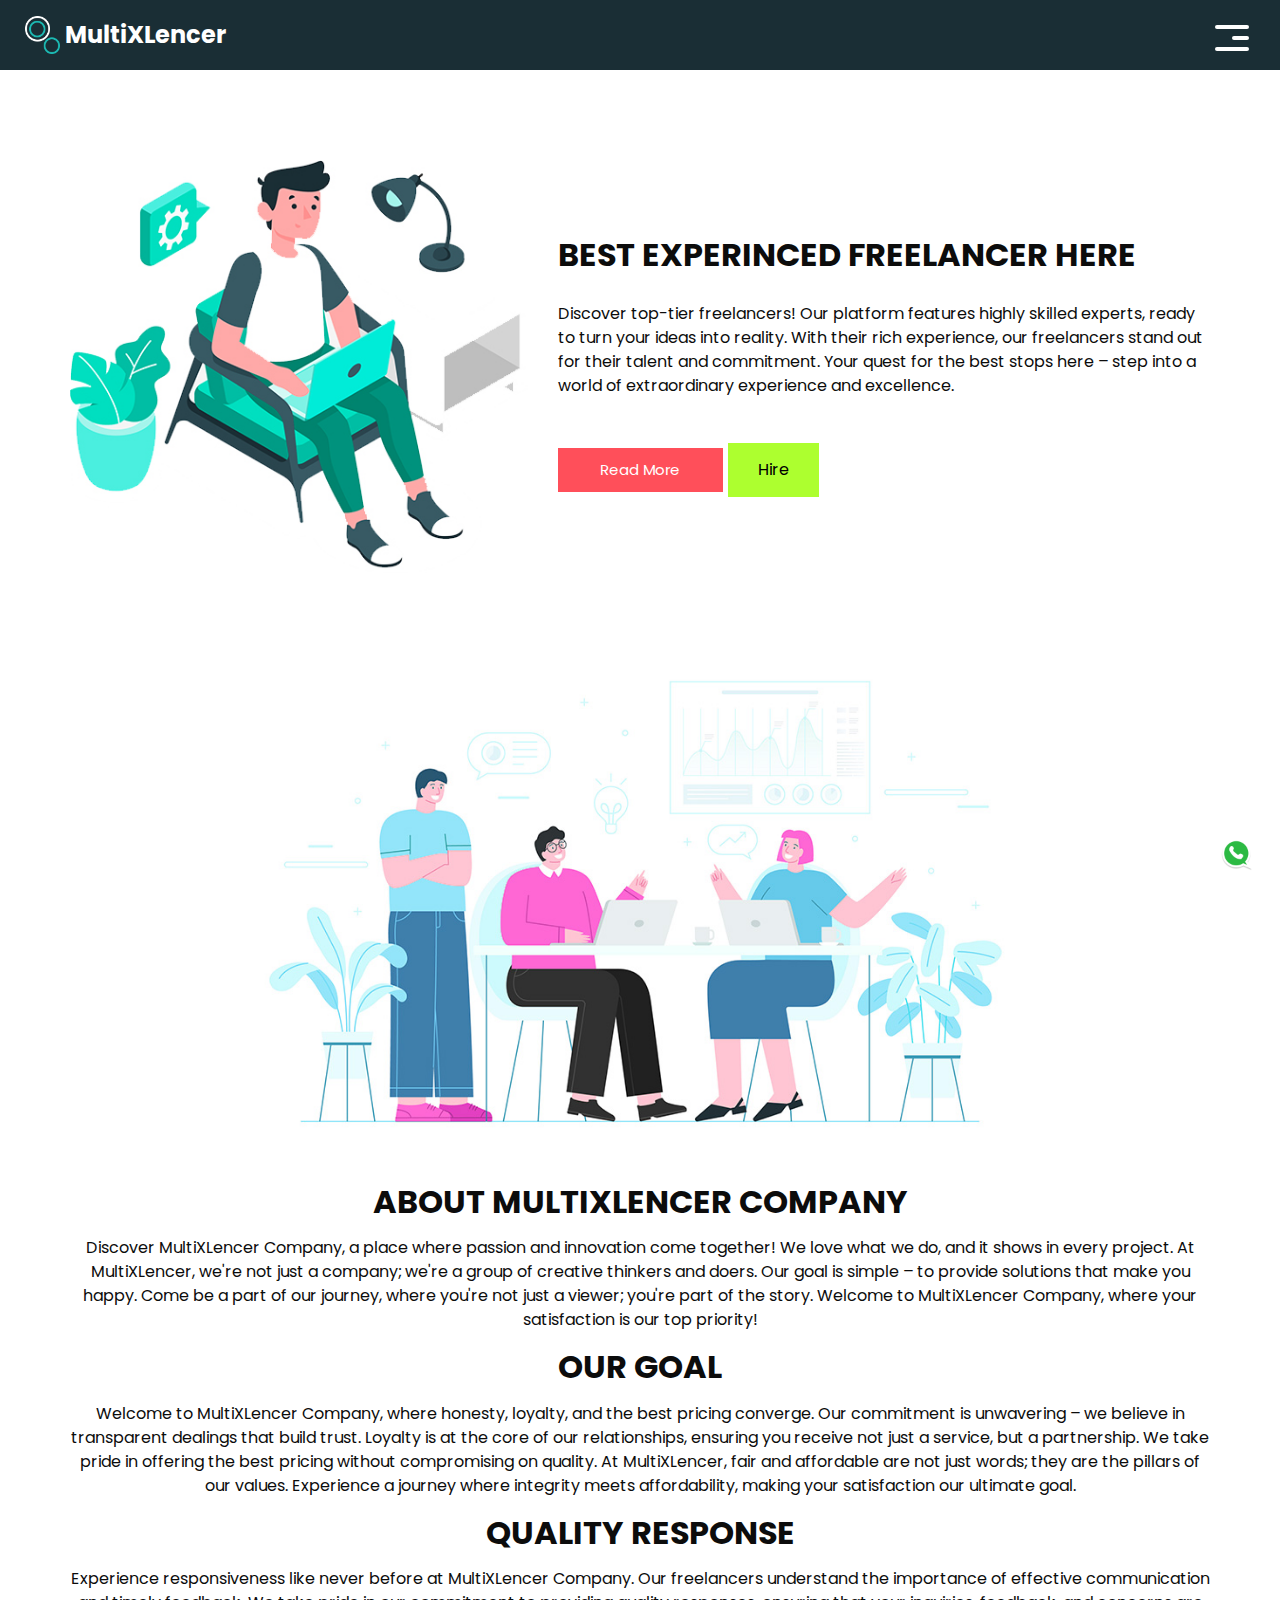
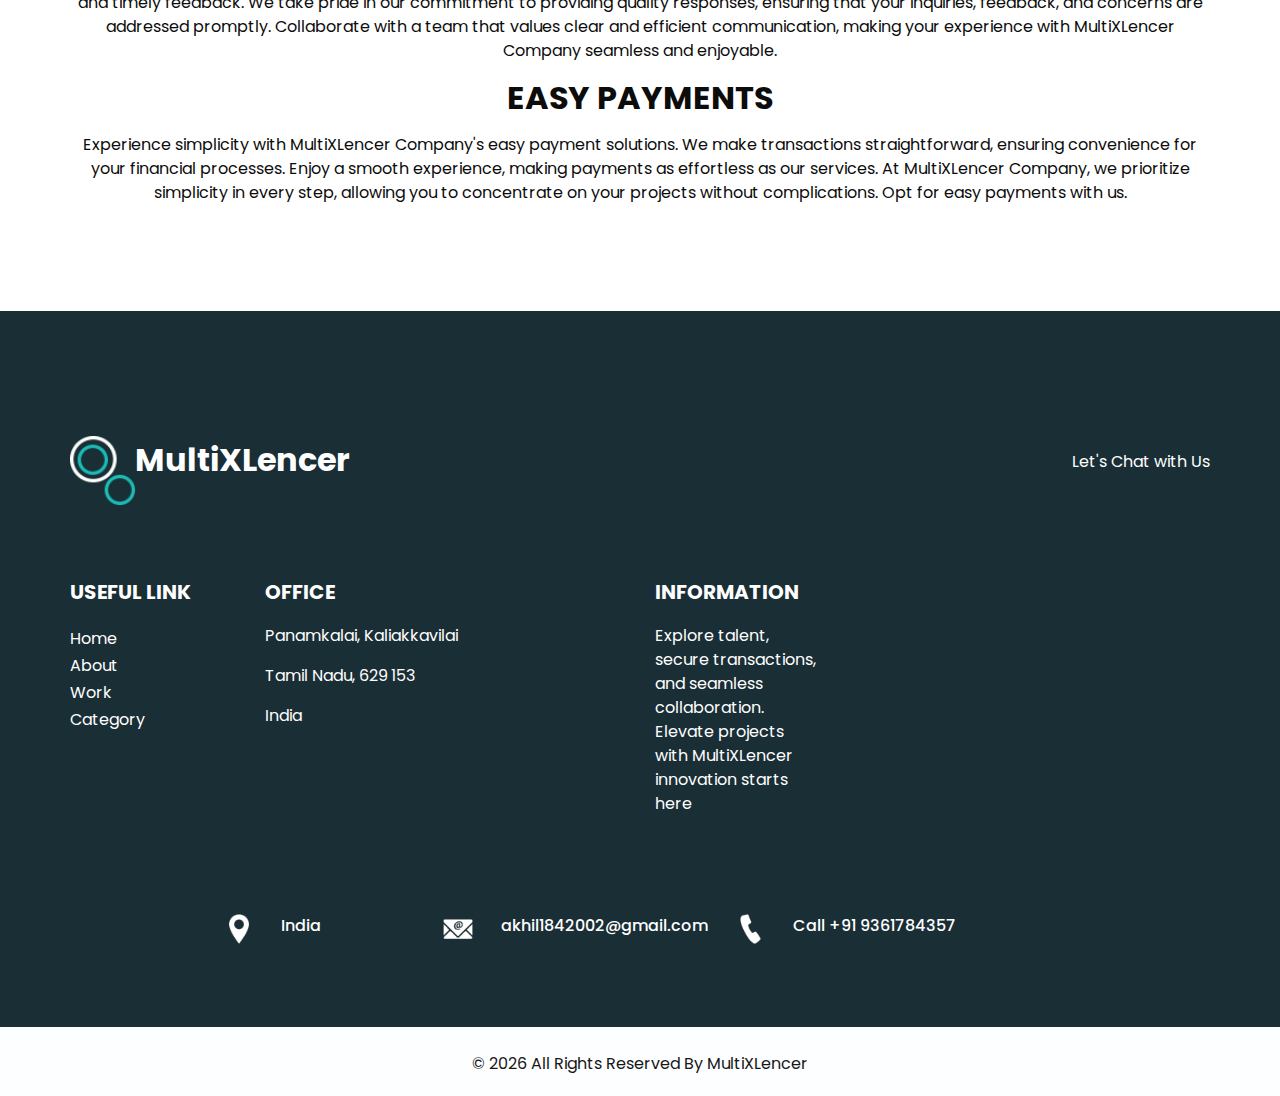
==== about.html @ 4783db04 "second commit" ====
<!DOCTYPE html>
<html>

<head>
  <!-- Basic -->
  <meta charset="utf-8" />
  <meta http-equiv="X-UA-Compatible" content="IE=edge" />
  <!-- Mobile Metas -->
  <meta name="viewport" content="width=device-width, initial-scale=1, shrink-to-fit=no" />
  <!-- Site Metas -->
  <meta name="keywords" content="" />
  <meta name="description" content="" />
  <meta name="author" content="" />

  <title>MultiXLencer</title>
  <link rel="icon" href="/images/logo.png" type="image/x-icon">
  <!-- bootstrap core css -->
  <link rel="stylesheet" type="text/css" href="css/bootstrap.css" />

  <link href="https://fonts.googleapis.com/css?family=Poppins:400,700&display=swap" rel="stylesheet">
  <!-- Custom styles for this template -->
  <link href="css/style.css" rel="stylesheet" />
  <!-- responsive style -->
  <link href="css/responsive.css" rel="stylesheet" />
</head>

<body class="sub_page">

  <div class="whatsapp-button">
    <a href="https://wa.me/9361784357" target="_blank">
      <img src="/images/—Pngtree—whatsapp icon whatsapp logo free_5990837.png" alt="WhatsApp">
    </a>
  </div>

  <div class="hero_area">

    <div class="popup" id="popupContainer">
      <h5 class="mt-3">Email: akhil1842002@gmail.com</h5>
      <h5>Phone: +91 9361784357</h5>
      <span id="closePopup">&times;</span>
    </div>

    <!-- header section strats -->
    <header class="header_section">
      <div class="container-fluid">
        <nav class="navbar navbar-expand-lg custom_nav-container">
          <a class="navbar-brand" href="index.html">
            <img src="images/logo.png" alt="" />
            <span>
              MultiXLencer
            </span>
          </a>
          <button class="navbar-toggler" type="button" data-toggle="collapse" data-target="#navbarSupportedContent"
            aria-controls="navbarSupportedContent" aria-expanded="false" aria-label="Toggle navigation">
            <span class="navbar-toggler-icon"></span>
          </button>

          <div class="collapse navbar-collapse" id="navbarSupportedContent">
            <ul class="navbar-nav  ">
              <li class="nav-item">
                <a class="nav-link" href="index.html">Home <span class="sr-only">(current)</span></a>
              </li>
              <li class="nav-item active">
                <a class="nav-link" href="about.html"> About</a>
              </li>
              <li class="nav-item">
                <a class="nav-link" href="work.html">Work </a>
              </li>
              <li class="nav-item">
                <a class="nav-link" href="category.html"> Category </a>
              </li>
            </ul>
            <!-- <div class="user_option">
              <a href="">
                <span>
                  Login
                </span>
              </a>
              <form class="form-inline my-2 my-lg-0 ml-0 ml-lg-4 mb-3 mb-lg-0">
                <button class="btn  my-2 my-sm-0 nav_search-btn" type="submit"></button>
              </form>
            </div> -->
          </div>
          <div>
            <div class="custom_menu-btn ">
              <button>
                <span class=" s-1">

                </span>
                <span class="s-2">

                </span>
                <span class="s-3">

                </span>
              </button>
            </div>
          </div>

        </nav>
      </div>
    </header>
    <!-- end header section -->
  </div>


  <!-- experience section -->

  <section class="experience_section layout_padding-top layout_padding2-bottom">
    <div class="container">
      <div class="row">
        <div class="col-md-5">
          <div class="img-box">
            <img src="images/experience-img.jpg" alt="">
          </div>
        </div>
        <div class="col-md-7">
          <div class="detail-box">
            <div class="heading_container">
              <h2>
                Best Experinced Freelancer Here
              </h2>
            </div>
            <p>
              Discover top-tier freelancers! Our platform features highly skilled experts, ready to turn your ideas into
              reality. With their rich experience, our freelancers stand out for their talent and commitment. Your quest
              for the best stops here – step into a world of extraordinary experience and excellence.
            </p>
            <div class="btn-box">
              <a href="/free.html" class="btn-1">
                Read More
              </a>
              <!-- <a href="" class="btn-2">
                Hire
              </a> -->
              <button class="btn-2" id="popupButton" style="background-color: greenyellow; border: none; padding: 10px 30px;">Hire</button>
            </div>
          </div>
        </div>

      </div>
    </div>
  </section>

  <!-- end experience section -->


  <!-- about section -->

  <section class="about_section layout_padding-bottom">
    <div class="container">
      <div class="row">
        <div class="col-md-10 col-lg-9 mx-auto">
          <div class="img-box">
            <img src="images/about-img.jpg" alt="">
          </div>
        </div>
      </div>
      <div class="detail-box">
        <h2>
          About MultiXLencer Company
        </h2>
        <p>

          Discover MultiXLencer Company, a place where passion and innovation come together! We love what we do, and it shows
          in every project. At MultiXLencer, we're not just a company; we're a group of creative thinkers and doers. Our goal
          is simple – to provide solutions that make you happy. Come be a part of our journey, where you're not just a
          viewer; you're part of the story. Welcome to MultiXLencer Company, where your satisfaction is our top priority!
        </p>
        <h2>
          Our Goal
        </h2>
        <p>
          Welcome to MultiXLencer Company, where honesty, loyalty, and the best pricing converge. Our commitment is
          unwavering – we believe in transparent dealings that build trust. Loyalty is at the core of our relationships,
          ensuring you receive not just a service, but a partnership. We take pride in offering the best pricing without
          compromising on quality. At MultiXLencer, fair and affordable are not just words; they are the pillars of our
          values. Experience a journey where integrity meets affordability, making your satisfaction our ultimate goal.
        </p>
        <h2>
          Quality Response
        </h2>
        <p>
          Experience responsiveness like never before at MultiXLencer Company. Our freelancers understand the importance of
          effective communication and timely feedback. We take pride in our commitment to providing quality responses,
          ensuring that your inquiries, feedback, and concerns are addressed promptly. Collaborate with a team that
          values
          clear and efficient communication, making your experience with MultiXLencer Company seamless and enjoyable.
        </p>
        <h2>
          Easy Payments
        </h2>
        <p>
          Experience simplicity with MultiXLencer Company's easy payment solutions. We make transactions straightforward,
          ensuring convenience for your financial processes. Enjoy a smooth experience, making payments as effortless as
          our services. At MultiXLencer Company, we prioritize simplicity in every step, allowing you to concentrate on your
          projects without complications. Opt for easy payments with us.
        </p>

      </div>
    </div>
  </section>

  <!-- end about section -->

  <!-- info section -->

  <section class="info_section ">
    <div class="info_container layout_padding-top">
      <div class="container">
        <div class="info_top">
          <div class="info_logo">
            <img src="images/logo.png" alt="" />
            <span>
              MultiXLencer
            </span>
          </div>
          <div class="social_box">
            <p>Let's Chat with Us</p>
            <!-- <a href="#">
              <img src="images/fb.png" alt="">
            </a>
            <a href="#">
              <img src="images/twitter.png" alt="">
            </a>
            <a href="#">
              <img src="images/linkedin.png" alt="">
            </a>
            <a href="#">
              <img src="images/instagram.png" alt="">
            </a>
            <a href="#">
              <img src="images/youtube.png" alt="">
            </a> -->
          </div>
        </div>

        <div class="info_main">
          <div class="row">
            <div class="col-md-3 col-lg-2">
              <div class="info_link-box">
                <h5>
                  Useful Link
                </h5>
                <ul>
                  <li class=" active">
                    <a class="" href="index.html">Home <span class="sr-only">(current)</span></a>
                  </li>
                  <li class="">
                    <a class="" href="about.html">About </a>
                  </li>
                  <li class="">
                    <a class="" href="work.html">Work </a>
                  </li>
                  <li class="">
                    <a class="" href="category.html">Category </a>
                  </li>
                </ul>
              </div>
            </div>
            <div class="col-md-3 ">
              <h5>
                Office
              </h5>
              <p>Panamkalai, Kaliakkavilai</p>
              <p>Tamil Nadu, 629 153</p>
              <p>India</p>
            </div>

            <div class="col-md-3 col-lg-2 offset-lg-1">
              <h5>
                Information
              </h5>
              <p>
                Explore talent, secure transactions, and seamless collaboration. Elevate projects with MultiXLencer innovation starts here
              </p>
            </div>


          </div>
        </div>
        <div class="row">
          <div class="col-lg-9 col-md-10 mx-auto">
            <div class="info_contact layout_padding2">
              <div class="row">
                <div class="col-md-3">
                  <a href="#" class="link-box">
                    <div class="img-box">
                      <img src="images/location.png" alt="">
                    </div>
                    <div class="detail-box">
                      <h6>
                        India
                      </h6>
                    </div>
                  </a>
                </div>
                <div class="col-md-4">
                  <a href="#" class="link-box">
                    <div class="img-box">
                      <img src="images/mail.png" alt="">
                    </div>
                    <div class="detail-box">
                      <h6>
                        akhil1842002@gmail.com
                      </h6>
                    </div>
                  </a>
                </div>
                <div class="col-md-5">
                  <a href="#" class="link-box">
                    <div class="img-box">
                      <img src="images/call.png" alt="">
                    </div>
                    <div class="detail-box">
                      <h6>
                        Call +91 9361784357
                      </h6>
                    </div>
                  </a>
                </div>
              </div>
            </div>
          </div>
        </div>

      </div>
    </div>
  </section>

  <!-- end info section -->

  <!-- footer section -->
  <footer class="container-fluid footer_section ">
    <div class="container">
      <p>
        &copy; <span id="displayDate"></span> All Rights Reserved By MultiXLencer
      </p>
    </div>
  </footer>
  <!-- end  footer section -->


  <script src="js/jquery-3.4.1.min.js"></script>
  <script src="js/bootstrap.js"></script>
  <script src="js/custom.js"></script>
  <script src="js/index.js"></script>


</body>
</body>

</html>
---- css/style.css ----
a{
  color: white;
}

body {
  font-family: 'Poppins', sans-serif;
  color: #0c0c0c;
  background-color: #ffffff;
}

.layout_padding {
  padding-top: 90px;
  padding-bottom: 90px;
}

.layout_padding2 {
  padding: 45px 0;
}

.layout_padding2-top {
  padding-top: 45px;
  padding-bottom: 45px;
}

.layout_padding2-bottom {
  padding-bottom: 45px;
}

.layout_padding-top {
  padding-top: 90px;
}

.layout_padding-bottom {
  padding-bottom: 90px;
}

.heading_container {
  display: -webkit-box;
  display: -ms-flexbox;
  display: flex;
}

.heading_container h2 {
  font-weight: bold;
  text-transform: uppercase;
}

/*header section*/
.hero_area {
  height: calc(100vh - 30px);
  background: -webkit-gradient(linear, left top, right top, color-stop(55%, #1a2e35), color-stop(55%, #1cbbb4));
  background: linear-gradient(to right, #1a2e35 55%, #1cbbb4 55%);
  display: -webkit-box;
  display: -ms-flexbox;
  display: flex;
  -webkit-box-orient: vertical;
  -webkit-box-direction: normal;
      -ms-flex-direction: column;
          flex-direction: column;
  position: relative;
}

.sub_page .hero_area {
  height: auto;
  background: none;
  background-color: #1a2e35;
}

.hero_area.sub_pages {
  height: auto;
}

.header_section {
  overflow-x: hidden;
}

.header_section .container-fluid {
  padding-right: 25px;
  padding-left: 25px;
}

.header_section .nav_container {
  margin: 0 auto;
}

.header_section .user_option {
  display: -webkit-box;
  display: -ms-flexbox;
  display: flex;
  -webkit-box-align: center;
      -ms-flex-align: center;
          align-items: center;
}

.header_section .user_option a {
  display: -webkit-box;
  display: -ms-flexbox;
  display: flex;
  color: #ffffff;
  -webkit-box-align: center;
      -ms-flex-align: center;
          align-items: center;
}

.header_section .user_option a img {
  min-width: 20px;
  height: 20px;
  margin-right: 5px;
}

.custom_nav-container.navbar-expand-lg .navbar-nav .nav-item .nav-link {
  padding: 10px 15px;
  color: #ffffff;
  text-align: center;
}

a,
a:hover,
a:focus {
  text-decoration: none;
}

a:hover,
a:focus {
  color: initial;
}

.btn,
.btn:focus {
  outline: none !important;
  -webkit-box-shadow: none;
          box-shadow: none;
}

.custom_nav-container .nav_search-btn {
  background-image: url(../images/search-icon.png);
  background-size: 17px;
  background-repeat: no-repeat;
  background-position-y: 7px;
  width: 35px;
  height: 35px;
  padding: 0;
  border: none;
}

.custom_nav-container form {
  padding-top: 7px;
}

.navbar-brand {
  margin-right: 5%;
  display: -webkit-box;
  display: -ms-flexbox;
  display: flex;
  -webkit-box-align: center;
      -ms-flex-align: center;
          align-items: center;
}

.navbar-brand img {
  width: 35px;
  margin-right: 5px;
}

.navbar-brand span {
  font-weight: bold;
  color: #ffffff;
  font-size: 24px;
}

.custom_nav-container {
  z-index: 99999;
  padding: 0;
  height: 70px;
}

.custom_nav-container .navbar-toggler {
  outline: none;
}

.custom_nav-container .navbar-toggler .navbar-toggler-icon {
  background-image: url(../images/menu.png);
  background-size: 30px;
  width: 32px;
  height: 32px;
}

.lg_toggl-btn {
  background-color: transparent;
  border: none;
  outline: none;
  width: 56px;
  height: 40px;
  cursor: pointer;
}

.lg_toggl-btn:focus {
  outline: none;
}

.login_btn-container {
  padding-top: 30px;
}

.login_btn-container a {
  color: #1cbbb4;
  text-transform: uppercase;
}

/*end header section*/
/* slider section */
.slider_section {
  -webkit-box-flex: 1;
      -ms-flex: 1;
          flex: 1;
  display: -webkit-box;
  display: -ms-flexbox;
  display: flex;
  -webkit-box-align: center;
      -ms-flex-align: center;
          align-items: center;
  position: relative;
}

.slider_section .row {
  -webkit-box-align: center;
      -ms-flex-align: center;
          align-items: center;
}

.slider_section .row > div {
  position: unset;
}

.slider_section .detail-box h1 {
  color: #ffffff;
  font-weight: bold;
  text-transform: uppercase;
}

.slider_section .detail-box p {
  color: #ffffff;
  margin-top: 15px;
}

.slider_section .detail-box .btn-box {
  display: -webkit-box;
  display: -ms-flexbox;
  display: flex;
  -ms-flex-wrap: wrap;
      flex-wrap: wrap;
  margin: 45px -5px 0 -5px;
}

.slider_section .detail-box .btn-box a {
  text-align: center;
  width: 165px;
  font-size: 15px;
  margin: 5px;
}

.slider_section .detail-box .btn-box .btn-1 {
  display: inline-block;
  padding: 10px 0;
  background-color: #ff4f5a;
  color: #ffffff;
  -webkit-transition: all 0.3s;
  transition: all 0.3s;
  border: 1px solid transparent;
  border-radius: 0;
}

.slider_section .detail-box .btn-box .btn-1:hover {
  background-color: transparent;
  border-color: #ff4f5a;
  color: #ff4f5a;
}

.slider_section .detail-box .btn-box .btn-2 {
  display: inline-block;
  padding: 10px 0;
  background-color: #ffffff;
  color: #252525;
  -webkit-transition: all 0.3s;
  transition: all 0.3s;
  border: 1px solid transparent;
  border-radius: 0;
}

.slider_section .detail-box .btn-box .btn-2:hover {
  background-color: transparent;
  border-color: #ffffff;
  color: #ffffff;
}

.slider_section .img-container .img-box img {
  width: 100%;
}

.slider_section #carouselExampleIndicators {
  position: unset;
  width: 100%;
}

.slider_section .carousel_btn-container {
  width: 120px;
  position: absolute;
  bottom: 0;
  display: -webkit-box;
  display: -ms-flexbox;
  display: flex;
  -webkit-box-pack: justify;
      -ms-flex-pack: justify;
          justify-content: space-between;
  left: 8.5%;
  z-index: 999;
  -webkit-transform: translateY(50%);
          transform: translateY(50%);
}

.slider_section .carousel_btn-container .carousel-control-prev,
.slider_section .carousel_btn-container .carousel-control-next {
  position: relative;
  width: 55px;
  height: 55px;
  border: none;
  border-radius: 100%;
  opacity: 1;
  background-repeat: no-repeat;
  background-size: 14px;
  background-position: center;
  background-color: #1cbbb4;
  margin: 2px;
}

.slider_section .carousel_btn-container .carousel-control-prev:hover,
.slider_section .carousel_btn-container .carousel-control-next:hover {
  background-color: #ff4f5a;
}

.slider_section .carousel_btn-container .carousel-control-prev {
  background-image: url(../images/prev.png);
}

.slider_section .carousel_btn-container .carousel-control-next {
  background-image: url(../images/next.png);
}

.slider_section ol.carousel-indicators {
  margin: 0;
  width: 75px;
  bottom: 45px;
  left: initial;
  right: 25px;
}

.slider_section ol.carousel-indicators li {
  border-radius: 100%;
  text-indent: 0px;
  text-align: center;
  line-height: 55px;
  color: #ffffff;
  background-color: transparent;
  opacity: 1;
  display: none;
}

.slider_section ol.carousel-indicators li.active {
  display: block;
}

.experience_section .row {
  -webkit-box-align: center;
      -ms-flex-align: center;
          align-items: center;
}

.experience_section .detail-box p {
  margin-top: 20px;
}

.experience_section .detail-box .btn-box {
  display: -webkit-box;
  display: -ms-flexbox;
  display: flex;
  -ms-flex-wrap: wrap;
      flex-wrap: wrap;
  margin: 45px -5px 0 -5px;
}

.experience_section .detail-box .btn-box a {
  text-align: center;
  width: 165px;
  font-size: 15px;
  margin: 5px;
}

.experience_section .detail-box .btn-box .btn-1 {
  display: inline-block;
  padding: 10px 0;
  background-color: #ff4f5a;
  color: #ffffff;
  -webkit-transition: all 0.3s;
  transition: all 0.3s;
  border: 1px solid transparent;
  border-radius: 0;
}

.experience_section .detail-box .btn-box .btn-1:hover {
  background-color: transparent;
  border-color: #ff4f5a;
  color: #ff4f5a;
}

/* .experience_section .detail-box .btn-box .btn-2 {
  display: inline-block;
  padding: 10px 0;
  background-color: #1a2e35;
  color: #ffffff;
  -webkit-transition: all 0.3s;
  transition: all 0.3s;
  border: 1px solid transparent;
  border-radius: 0;
}

.experience_section .detail-box .btn-box .btn-2:hover {
  background-color: transparent;
  border-color: #1a2e35;
  color: #1a2e35;
} */

.experience_section .img-box img {
  width: 100%;
}

.category_section {
  background-color: #1cbbb4;
  color: #ffffff;
  text-align: center;
}

.category_section .heading_container {
  -webkit-box-pack: center;
      -ms-flex-pack: center;
          justify-content: center;
}

.category_section .heading_container h2 {
  border-bottom: 1px solid #ffffff;
}

.category_section .category_container {
  display: -webkit-box;
  display: -ms-flexbox;
  display: flex;
  -ms-flex-wrap: wrap;
      flex-wrap: wrap;
  -webkit-box-pack: justify;
      -ms-flex-pack: justify;
          justify-content: space-between;
  margin-top: 25px;
}

.category_section .category_container .box {
  display: -webkit-box;
  display: -ms-flexbox;
  display: flex;
  -webkit-box-orient: vertical;
  -webkit-box-direction: normal;
      -ms-flex-direction: column;
          flex-direction: column;
  -webkit-box-align: center;
      -ms-flex-align: center;
          align-items: center;
  margin: 10px 0;
  min-width: 130px;
  -ms-flex-preferred-size: 26%;
      flex-basis: 26%;
}

.category_section .category_container .box .img-box {
  width: 120px;
  height: 120px;
  display: -webkit-box;
  display: -ms-flexbox;
  display: flex;
  -webkit-box-pack: center;
      -ms-flex-pack: center;
          justify-content: center;
  -webkit-box-align: center;
      -ms-flex-align: center;
          align-items: center;
}

.about_section {
  text-align: center;
}

.about_section .img-box img {
  width: 100%;
}

.about_section .detail-box h2 {
  font-weight: bold;
  text-transform: uppercase;
}

.about_section .detail-box p {
  margin-top: 15px;
}

.about_section .detail-box a {
  display: inline-block;
  padding: 10px 45px;
  background-color: #ff4f5a;
  color: #ffffff;
  -webkit-transition: all 0.3s;
  transition: all 0.3s;
  border: 1px solid transparent;
  border-radius: 0;
  margin-top: 25px;
}

.about_section .detail-box a:hover {
  background-color: transparent;
  border-color: #ff4f5a;
  color: #ff4f5a;
}

.freelance_section .row {
  -webkit-box-align: center;
      -ms-flex-align: center;
          align-items: center;
}

.freelance_section .tab_container .t-link-box {
  margin: 25px 0;
  display: -webkit-box;
  display: -ms-flexbox;
  display: flex;
  -webkit-box-align: center;
      -ms-flex-align: center;
          align-items: center;
  cursor: pointer;
}

.freelance_section .tab_container .t-link-box .img-box {
  width: 90px;
  height: 90px;
  min-width: 90px;
  min-height: 90px;
  display: -webkit-box;
  display: -ms-flexbox;
  display: flex;
  -webkit-box-pack: center;
      -ms-flex-pack: center;
          justify-content: center;
  -webkit-box-align: center;
      -ms-flex-align: center;
          align-items: center;
  background-color: #1a2e35;
  border-radius: 100%;
  margin-right: 35px;
}

.freelance_section .tab_container .t-link-box .img-box img {
  width: auto;
  height: auto;
  max-width: 45px;
  max-height: 45px;
}

.freelance_section .tab_container .t-link-box .detail-box h5 {
  font-weight: bold;
  color: #ff4f5a;
}

.freelance_section .tab_container .t-link-box .detail-box h3 {
  font-weight: bold;
  color: #252525;
}

.freelance_section .tab_container .t-link-box[aria-expanded="true"] .img-box, .freelance_section .tab_container .t-link-box:hover .img-box {
  background-color: #1cbbb4;
}

.freelance_section .img-box img {
  width: 100%;
}

.client_section .heading_container {
  -webkit-box-pack: center;
      -ms-flex-pack: center;
          justify-content: center;
  margin-bottom: 25px;
}

.client_section .detail-box {
  text-align: center;
  margin: 25px 35px;
  padding: 45px 65px 35px 65px;
  -webkit-box-shadow: 0px 0px 20px 0 rgba(0, 0, 0, 0.2);
          box-shadow: 0px 0px 20px 0 rgba(0, 0, 0, 0.2);
}

.client_section .detail-box h4 {
  font-weight: bold;
}

.client_section .detail-box p {
  margin-top: 15px;
  margin-bottom: 25px;
}

.client_section .carousel-control-prev,
.client_section .carousel-control-next {
  top: 50%;
  width: 65px;
  height: 65px;
  border: none;
  border-radius: 100%;
  opacity: 1;
  background-repeat: no-repeat;
  background-size: 10px;
  background-position: center;
  background-color: #1a2e35;
  margin: 2px;
  -webkit-transform: translateY(-50%);
          transform: translateY(-50%);
}

.client_section .carousel-control-prev {
  background-image: url(../images/prev-angle.png);
}

.client_section .carousel-control-next {
  background-image: url(../images/next-angle.png);
}

/* info section */
.info_section {
  position: relative;
  background-color: #1a2e35;
  color: #ffffff;
}

.info_section .heading_container {
  margin-bottom: 45px;
}

.info_section h5 {
  text-transform: uppercase;
  font-weight: bold;
  margin-bottom: 20px;
}

.info_section .info_top {
  display: -webkit-box;
  display: -ms-flexbox;
  display: flex;
  -webkit-box-align: center;
      -ms-flex-align: center;
          align-items: center;
  -webkit-box-pack: justify;
      -ms-flex-pack: justify;
          justify-content: space-between;
  margin-top: 35px;
  margin-bottom: 75px;
}

.info_section .info_top .info_logo {
  display: -webkit-box;
  display: -ms-flexbox;
  display: flex;
}

.info_section .info_top .info_logo img {
  width: 65px;
}

.info_section .info_top .info_logo span {
  color: #ffffff;
  font-weight: bold;
  font-size: 32px;
}

.info_section .info_top .social_box {
  display: -webkit-box;
  display: -ms-flexbox;
  display: flex;
  -webkit-box-align: center;
      -ms-flex-align: center;
          align-items: center;
}

.info_section .info_top .social_box a {
  margin: 0 10px;
}

.info_section .info_top .social_box a img {
  width: auto;
  height: auto;
  max-width: 30px;
  max-height: 30px;
}

.info_section a {
  text-transform: none;
}

.info_section ul {
  padding: 0;
}

.info_section ul li {
  list-style-type: none;
  margin: 3px 0;
}

.info_section ul li a {
  color: #ffffff;
}

.info_section .info_link-box {
  display: -webkit-box;
  display: -ms-flexbox;
  display: flex;
  -webkit-box-orient: vertical;
  -webkit-box-direction: normal;
      -ms-flex-direction: column;
          flex-direction: column;
}

.info_section .info_form form input {
  outline: none;
  width: 100%;
  padding: 7px 10px;
}

.info_section .info_form form button {
  display: inline-block;
  padding: 8px 40px;
  background-color: #ff4f5a;
  color: #ffffff;
  -webkit-transition: all 0.3s;
  transition: all 0.3s;
  border: 1px solid transparent;
  border-radius: 0;
  border: 1.5px solid #ffffff;
  margin-top: 15px;
  text-transform: uppercase;
  font-size: 15px;
}

.info_section .info_form form button:hover {
  background-color: transparent;
  border-color: #ff4f5a;
  color: #ff4f5a;
}

.info_section .info_contact .link-box {
  display: -webkit-box;
  display: -ms-flexbox;
  display: flex;
  -webkit-box-align: center;
      -ms-flex-align: center;
          align-items: center;
  margin: 30px 0;
  color: #ffffff;
}

.info_section .info_contact .link-box .img-box {
  display: -webkit-box;
  display: -ms-flexbox;
  display: flex;
  -webkit-box-pack: center;
      -ms-flex-pack: center;
          justify-content: center;
  -webkit-box-align: center;
      -ms-flex-align: center;
          align-items: center;
  min-width: 45px;
  min-height: 45px;
  margin-right: 20px;
}

.info_section .info_contact .link-box .img-box img {
  width: auto;
  height: auto;
  max-width: 30px;
  max-height: 30px;
}

/* end info section */
/* footer section*/
.footer_section {
  display: -webkit-box;
  display: -ms-flexbox;
  display: flex;
  -webkit-box-orient: vertical;
  -webkit-box-direction: normal;
      -ms-flex-direction: column;
          flex-direction: column;
  -webkit-box-pack: center;
      -ms-flex-pack: center;
          justify-content: center;
  background-color: #fdfeff;
}

.footer_section p {
  color: #171717;
  margin: 0;
  padding: 25px 0 20px 0;
  margin: 0 auto;
  text-align: center;
}

.footer_section a {
  color: #171717;
}

/* end footer section*/
#navbarSupportedContent {
  -webkit-transform: translateX(100vw);
          transform: translateX(100vw);
  opacity: 0;
  -webkit-transition: all 0.3s ease-in;
  transition: all 0.3s ease-in;
  -webkit-box-pack: justify;
      -ms-flex-pack: justify;
          justify-content: space-between;
  -webkit-box-align: center;
      -ms-flex-align: center;
          align-items: center;
}

#navbarSupportedContent.lg_nav-toggle {
  -webkit-transform: translateX(0);
          transform: translateX(0);
  opacity: 1;
}

.custom_menu-btn button {
  margin-top: 12px;
  outline: none;
  border: none;
  background-color: transparent;
}

.custom_menu-btn button span {
  display: block;
  width: 34px;
  height: 4px;
  background-color: #fff;
  margin: 7px 0;
  -webkit-transition: all 0.3s;
  transition: all 0.3s;
  border-radius: 10px;
}

.custom_menu-btn .s-2 {
  -webkit-transition: all 0.1s;
  transition: all 0.1s;
  width: 17px;
  margin-left: auto;
}

.menu_btn-style button .s-1 {
  -webkit-transform: rotate(45deg) translate(8px, 8px);
          transform: rotate(45deg) translate(8px, 8px);
}

.menu_btn-style button .s-2 {
  -webkit-transform: translateX(100px);
          transform: translateX(100px);
}

.menu_btn-style button .s-3 {
  -webkit-transform: rotate(-45deg) translate(8px, -8px);
          transform: rotate(-45deg) translate(8px, -8px);
}
/*# sourceMappingURL=style.css.map */


.whatsapp-button {
  position: fixed;
  bottom: 20px; /* Adjust the distance from the bottom */
  right: 20px; /* Adjust the distance from the right */
  z-index: 1000; /* Ensure it appears above other elements on the page */
}

.whatsapp-button a {
  display: block;
  width: 50px; /* Adjust the width of the button */
}

.whatsapp-button img {
  width: 100%;
  height: auto;
}

.popup {
  display: none;
  position: fixed;
  top: 50%;
  left: 50%;
  transform: translate(-50%, -50%);
  padding: 20px;
  background-color: #fff;
  border: 1px solid #ccc;
  box-shadow: 0 0 10px rgba(0, 0, 0, 0.2);
  z-index: 1;
  padding: 10;
  border-radius: 10px;
}

#closePopup {
  position: absolute;
  top: 10px;
  right: 10px;
  cursor: pointer;
}
---- css/responsive.css ----
@media (max-width: 1120px) {}

@media (max-width: 992px) {
  .hero_area {
    height: auto;
  }

  #navbarSupportedContent {
    opacity: 1;
    transform: none;
    margin-top: 15px;
  }


  .navbar-toggler {
    padding: 0.25rem 0;
  }


  .header_section .user_option {
    display: none;
  }

  .custom_menu-btn {
    display: none;
  }

  .navbar-nav {
    align-items: center;
  }

  .custom_nav-container .navbar-toggler {
    margin-left: auto;
  }

  .custom_nav-container {
    padding: 15px 0;
    height: auto;
  }

  .slider_section {
    padding-top: 45px;
    padding-bottom: 120px;
  }

  .info_section .info_contact .link-box .img-box {
    margin-right: 8px;
  }

}

@media (max-width: 767px) {
  .hero_area {
    background: none;
    background-color: #1a2e35;
    /* background: linear-gradient(to bottom, #1a2e35 40%, #1cbbb4 40%); */
  }

  .slider_section {
    text-align: center;
    padding-bottom: 0;
  }

  .slider_section .detail-box {
    margin-bottom: 75px;
  }

  .slider_section .detail-box .btn-box {
    justify-content: center;
  }


  .img-container {
    padding: 0;
  }

  .slider_section .img-container .img-box {

    padding: 45px 0;
    background-color: #1cbbb4;
  }

  .experience_section .img-box {

    margin-bottom: 45px;

  }

  .category_section .category_container .box {
    flex-basis: 34%;
  }

  .client_section .detail-box {
    margin: 25px;
    padding: 45px 25px 35px 25px;
  }

  .client_section .carousel-control-prev,
  .client_section .carousel-control-next {
    top: 92%;
  }

  .info_section .info_top {

    flex-direction: column;

  }

  .info_section .info_top .social_box {
    margin-top: 35px;
  }

  .info_section .row>div {

    display: flex;
    flex-direction: column;
    align-items: center;
    text-align: center;
    margin-bottom: 25px;

  }

  .info_section .info_contact .link-box {
    margin: 0;
  }



}

@media (max-width: 576px) {
  .category_section .category_container {
    justify-content: center;
  }

  .category_section .category_container .box {
    flex-basis: 52%;
  }
}

@media (max-width: 480px) {}

@media (max-width: 420px) {
  .client_section .detail-box {
    margin: 25px 5px;
    box-shadow: 0px 0px 2px 0 rgba(0, 0, 0, 0.2);
  }

  .slider_section .carousel_btn-container {

    width: 100px;
  }

  .slider_section .carousel_btn-container .carousel-control-prev,
  .slider_section .carousel_btn-container .carousel-control-next {
    width: 45px;
    height: 45px;
    background-size: 12px;
  }

  .slider_section ol.carousel-indicators {
    right: 0;
  }

  .client_section .carousel-control-prev,
  .client_section .carousel-control-next {

    top: 95%;

  }


  .client_section .carousel-control-prev,
  .client_section .carousel-control-next {
    width: 50px;
    height: 50px;
    background-size: 8px;
  }

  .freelance_section .tab_container .t-link-box .detail-box h3 {
    font-size: 22px;
  }
}

@media (max-width: 360px) {}

@media (min-width: 1200px) {
  .container {
    max-width: 1170px;
  }
}
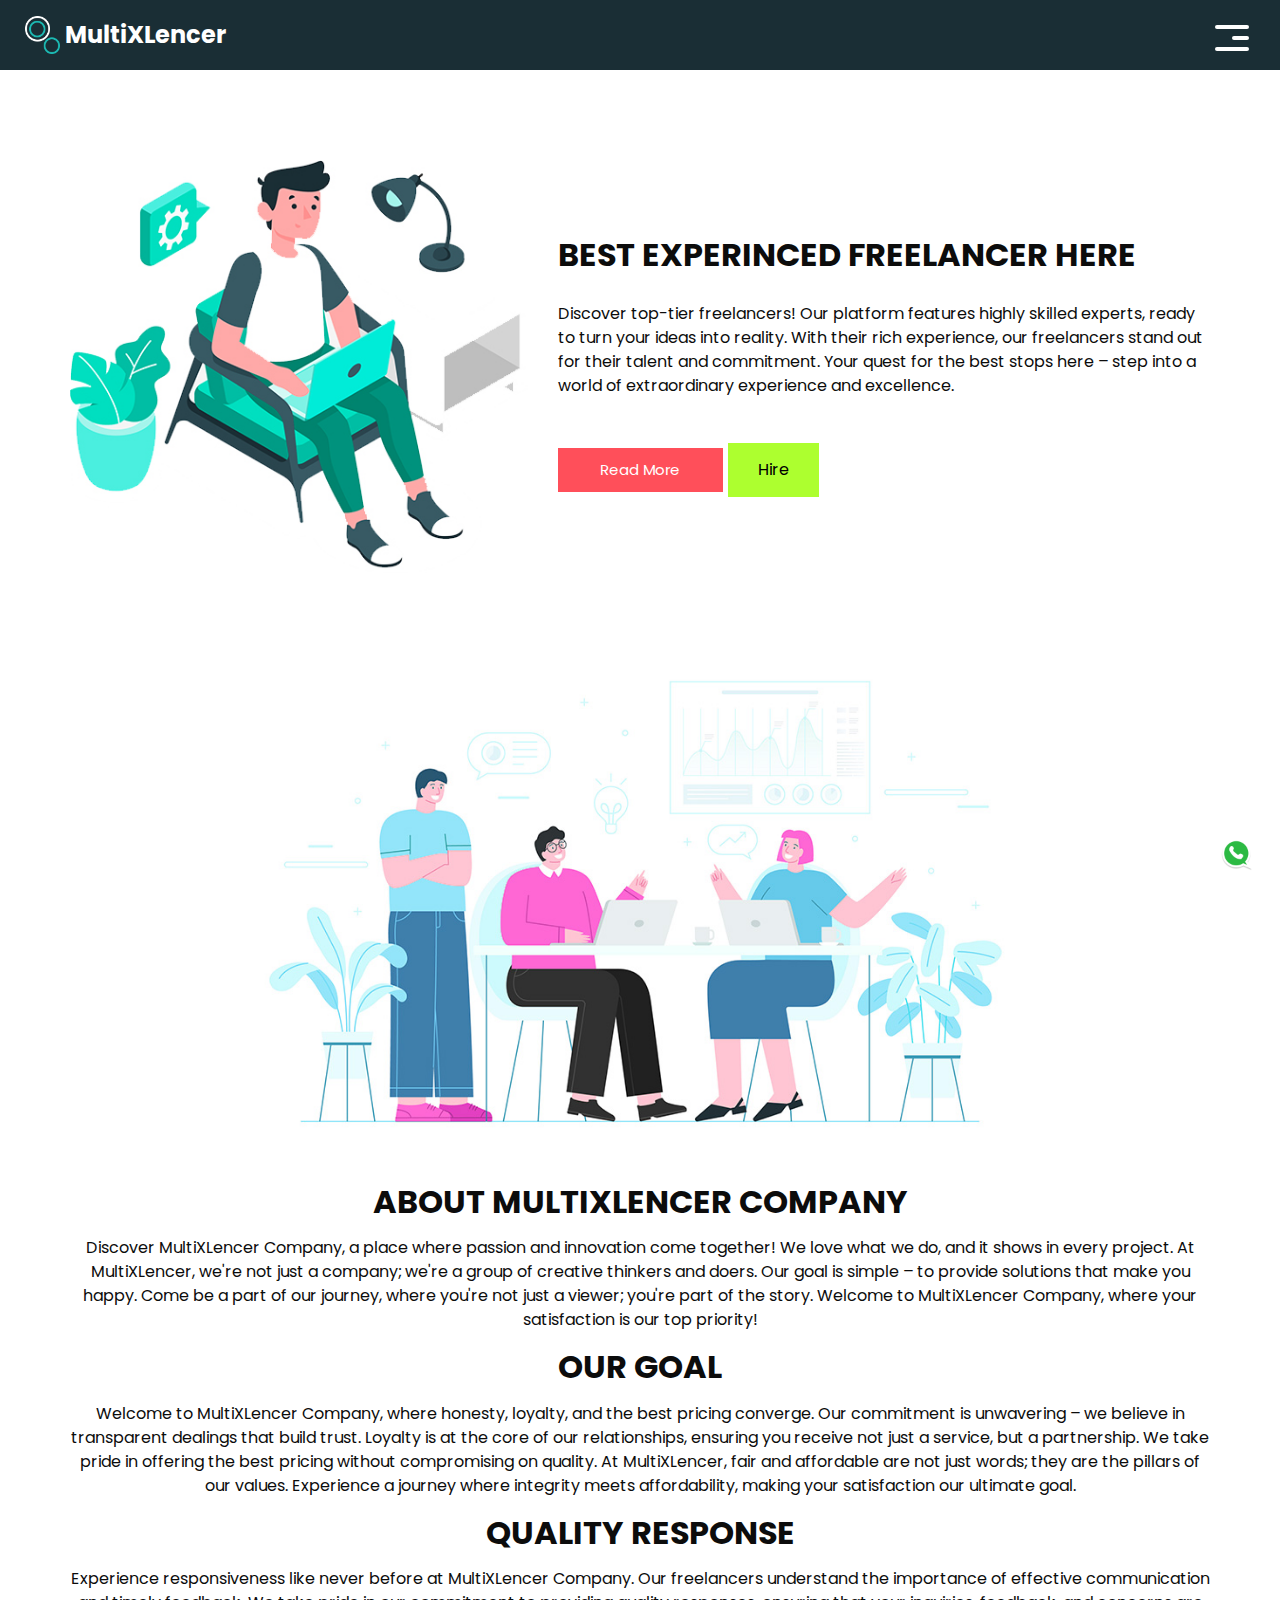
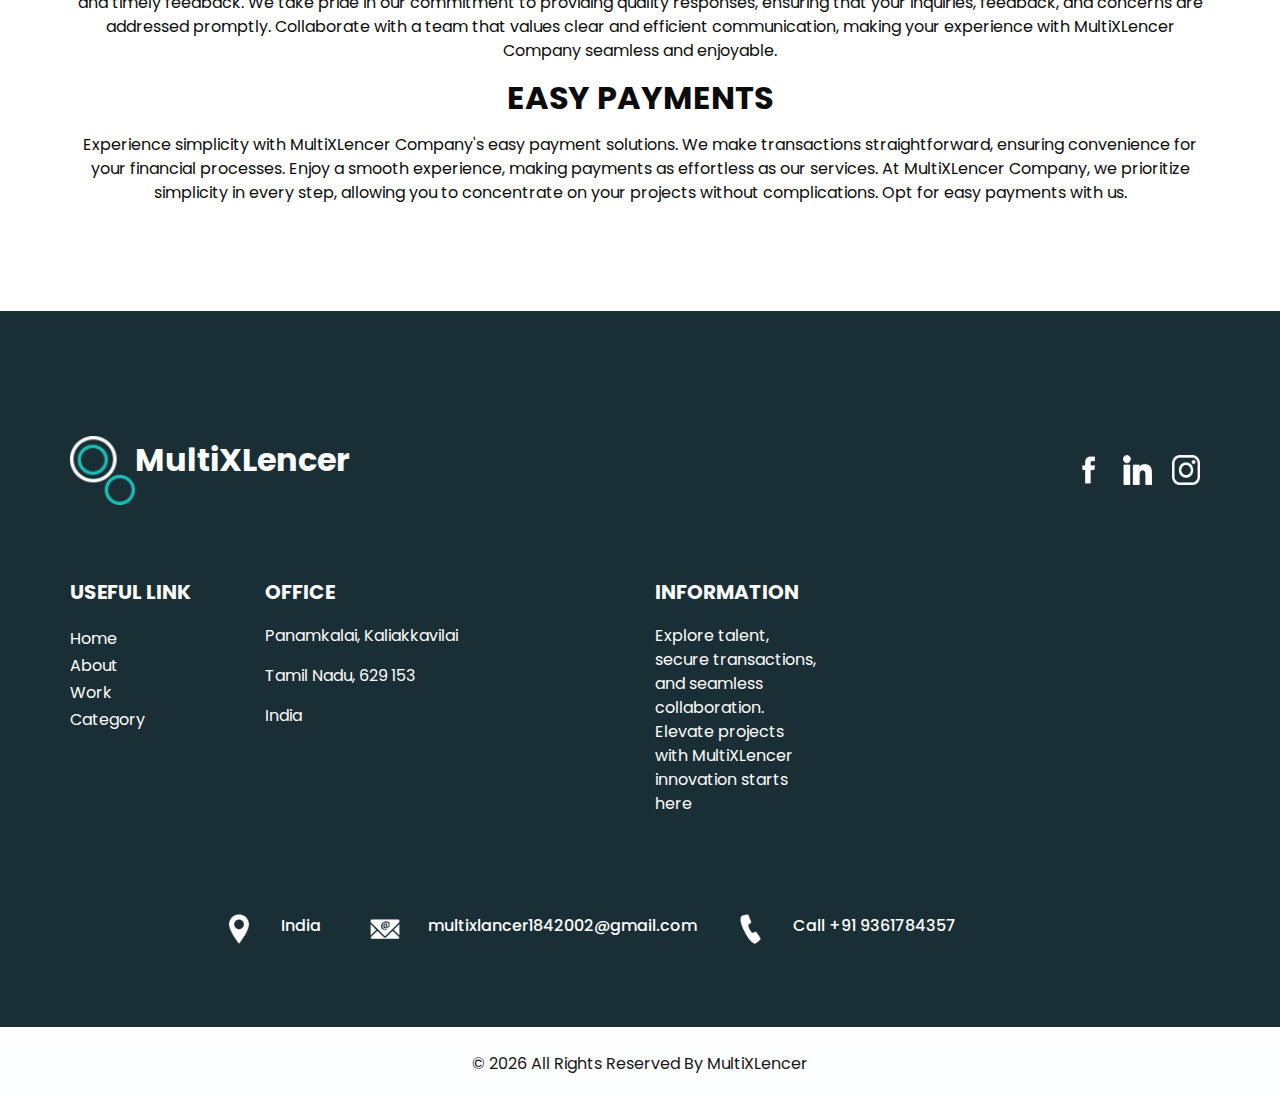
==== commit 8bfb252e: "make all new changes" ====
--- a/about.html
+++ b/about.html
@@ -6,13 +6,13 @@
   <meta charset="utf-8" />
   <meta http-equiv="X-UA-Compatible" content="IE=edge" />
   <!-- Mobile Metas -->
-  <meta name="viewport" content="width=device-width, initial-scale=1, shrink-to-fit=no" />
+  <meta name="viewport" content="width=device-width, initial-scale=1.0, maximum-scale=1.0, user-scalable=no">
   <!-- Site Metas -->
-  <meta name="keywords" content="" />
-  <meta name="description" content="" />
-  <meta name="author" content="" />
-
-  <title>MultiXLencer</title>
+  <meta name="keywords" content="MultiXLencer, freelancers, transparent pricing, collaboration, quality, easy payments, responsive communication" />
+  <meta name="description" content="Discover MultiXLencer, a platform connecting you with experienced freelancers offering transparent pricing and seamless collaboration. Explore our commitment to quality, easy payments, and responsive communication." />
+  <meta name="author" content="MultixLencer" />
+
+  <title>MultiXLencer - Experienced Freelancers, Transparent Pricing, Seamless Collaboration</title>
   <link rel="icon" href="/images/logo.png" type="image/x-icon">
   <!-- bootstrap core css -->
   <link rel="stylesheet" type="text/css" href="css/bootstrap.css" />
@@ -35,9 +35,20 @@
   <div class="hero_area">
 
     <div class="popup" id="popupContainer">
-      <h5 class="mt-3">Email: akhil1842002@gmail.com</h5>
+      <h5 class="mt-3">Email: multixlancer1842002@gmail.com</h5>
       <h5>Phone: +91 9361784357</h5>
       <span id="closePopup">&times;</span>
+      <div class="social_box_2">
+        <a target="_blank" href="https://www.facebook.com/people/Multix-Lancer/61556575733008/?is_tour_completed=true">
+          <img src="images/fb.png" alt="">
+        </a>
+        <a target="_blank" href="https://www.linkedin.com/in/multix-lancer-19470a2b3/">
+          <img src="images/linkedin.png" alt="">
+        </a>
+        <a target="_blank" href="https://www.instagram.com/multixlancer/">
+          <img src="images/instagram.png" alt="">
+        </a>
+      </div>
     </div>
 
     <!-- header section strats -->
@@ -133,7 +144,8 @@
               <!-- <a href="" class="btn-2">
                 Hire
               </a> -->
-              <button class="btn-2" id="popupButton" style="background-color: greenyellow; border: none; padding: 10px 30px;">Hire</button>
+              <button class="btn-2" id="popupButton"
+                style="background-color: greenyellow; border: none; padding: 10px 30px;">Hire</button>
             </div>
           </div>
         </div>
@@ -162,10 +174,13 @@
         </h2>
         <p>
 
-          Discover MultiXLencer Company, a place where passion and innovation come together! We love what we do, and it shows
-          in every project. At MultiXLencer, we're not just a company; we're a group of creative thinkers and doers. Our goal
+          Discover MultiXLencer Company, a place where passion and innovation come together! We love what we do, and it
+          shows
+          in every project. At MultiXLencer, we're not just a company; we're a group of creative thinkers and doers. Our
+          goal
           is simple – to provide solutions that make you happy. Come be a part of our journey, where you're not just a
-          viewer; you're part of the story. Welcome to MultiXLencer Company, where your satisfaction is our top priority!
+          viewer; you're part of the story. Welcome to MultiXLencer Company, where your satisfaction is our top
+          priority!
         </p>
         <h2>
           Our Goal
@@ -181,7 +196,8 @@
           Quality Response
         </h2>
         <p>
-          Experience responsiveness like never before at MultiXLencer Company. Our freelancers understand the importance of
+          Experience responsiveness like never before at MultiXLencer Company. Our freelancers understand the importance
+          of
           effective communication and timely feedback. We take pride in our commitment to providing quality responses,
           ensuring that your inquiries, feedback, and concerns are addressed promptly. Collaborate with a team that
           values
@@ -191,9 +207,11 @@
           Easy Payments
         </h2>
         <p>
-          Experience simplicity with MultiXLencer Company's easy payment solutions. We make transactions straightforward,
+          Experience simplicity with MultiXLencer Company's easy payment solutions. We make transactions
+          straightforward,
           ensuring convenience for your financial processes. Enjoy a smooth experience, making payments as effortless as
-          our services. At MultiXLencer Company, we prioritize simplicity in every step, allowing you to concentrate on your
+          our services. At MultiXLencer Company, we prioritize simplicity in every step, allowing you to concentrate on
+          your
           projects without complications. Opt for easy payments with us.
         </p>
 
@@ -216,22 +234,16 @@
             </span>
           </div>
           <div class="social_box">
-            <p>Let's Chat with Us</p>
-            <!-- <a href="#">
+            <a target="_blank"
+              href="https://www.facebook.com/people/Multix-Lancer/61556575733008/?is_tour_completed=true">
               <img src="images/fb.png" alt="">
             </a>
-            <a href="#">
-              <img src="images/twitter.png" alt="">
-            </a>
-            <a href="#">
+            <a target="_blank" href="https://www.linkedin.com/in/multix-lancer-19470a2b3/">
               <img src="images/linkedin.png" alt="">
             </a>
-            <a href="#">
+            <a target="_blank" href="https://www.instagram.com/multixlancer/">
               <img src="images/instagram.png" alt="">
             </a>
-            <a href="#">
-              <img src="images/youtube.png" alt="">
-            </a> -->
           </div>
         </div>
 
@@ -272,7 +284,8 @@
                 Information
               </h5>
               <p>
-                Explore talent, secure transactions, and seamless collaboration. Elevate projects with MultiXLencer innovation starts here
+                Explore talent, secure transactions, and seamless collaboration. Elevate projects with MultiXLencer
+                innovation starts here
               </p>
             </div>
 
@@ -283,7 +296,7 @@
           <div class="col-lg-9 col-md-10 mx-auto">
             <div class="info_contact layout_padding2">
               <div class="row">
-                <div class="col-md-3">
+                <div class="col-md-2">
                   <a href="#" class="link-box">
                     <div class="img-box">
                       <img src="images/location.png" alt="">
@@ -295,14 +308,14 @@
                     </div>
                   </a>
                 </div>
-                <div class="col-md-4">
+                <div class="col-md-5">
                   <a href="#" class="link-box">
                     <div class="img-box">
                       <img src="images/mail.png" alt="">
                     </div>
                     <div class="detail-box">
                       <h6>
-                        akhil1842002@gmail.com
+                        multixlancer1842002@gmail.com
                       </h6>
                     </div>
                   </a>
--- a/css/style.css
+++ b/css/style.css
@@ -1,4 +1,6 @@
-a{
+@import url('https://fonts.googleapis.com/css2?family=Poppins&display=swap');
+
+a {
   color: white;
 }
 
@@ -55,8 +57,8 @@
   display: flex;
   -webkit-box-orient: vertical;
   -webkit-box-direction: normal;
-      -ms-flex-direction: column;
-          flex-direction: column;
+  -ms-flex-direction: column;
+  flex-direction: column;
   position: relative;
 }
 
@@ -88,8 +90,8 @@
   display: -ms-flexbox;
   display: flex;
   -webkit-box-align: center;
-      -ms-flex-align: center;
-          align-items: center;
+  -ms-flex-align: center;
+  align-items: center;
 }
 
 .header_section .user_option a {
@@ -98,8 +100,8 @@
   display: flex;
   color: #ffffff;
   -webkit-box-align: center;
-      -ms-flex-align: center;
-          align-items: center;
+  -ms-flex-align: center;
+  align-items: center;
 }
 
 .header_section .user_option a img {
@@ -129,7 +131,7 @@
 .btn:focus {
   outline: none !important;
   -webkit-box-shadow: none;
-          box-shadow: none;
+  box-shadow: none;
 }
 
 .custom_nav-container .nav_search-btn {
@@ -153,8 +155,8 @@
   display: -ms-flexbox;
   display: flex;
   -webkit-box-align: center;
-      -ms-flex-align: center;
-          align-items: center;
+  -ms-flex-align: center;
+  align-items: center;
 }
 
 .navbar-brand img {
@@ -211,24 +213,24 @@
 /* slider section */
 .slider_section {
   -webkit-box-flex: 1;
-      -ms-flex: 1;
-          flex: 1;
-  display: -webkit-box;
-  display: -ms-flexbox;
-  display: flex;
-  -webkit-box-align: center;
-      -ms-flex-align: center;
-          align-items: center;
+  -ms-flex: 1;
+  flex: 1;
+  display: -webkit-box;
+  display: -ms-flexbox;
+  display: flex;
+  -webkit-box-align: center;
+  -ms-flex-align: center;
+  align-items: center;
   position: relative;
 }
 
 .slider_section .row {
   -webkit-box-align: center;
-      -ms-flex-align: center;
-          align-items: center;
-}
-
-.slider_section .row > div {
+  -ms-flex-align: center;
+  align-items: center;
+}
+
+.slider_section .row>div {
   position: unset;
 }
 
@@ -248,7 +250,7 @@
   display: -ms-flexbox;
   display: flex;
   -ms-flex-wrap: wrap;
-      flex-wrap: wrap;
+  flex-wrap: wrap;
   margin: 45px -5px 0 -5px;
 }
 
@@ -310,12 +312,12 @@
   display: -ms-flexbox;
   display: flex;
   -webkit-box-pack: justify;
-      -ms-flex-pack: justify;
-          justify-content: space-between;
+  -ms-flex-pack: justify;
+  justify-content: space-between;
   left: 8.5%;
   z-index: 999;
   -webkit-transform: translateY(50%);
-          transform: translateY(50%);
+  transform: translateY(50%);
 }
 
 .slider_section .carousel_btn-container .carousel-control-prev,
@@ -371,8 +373,8 @@
 
 .experience_section .row {
   -webkit-box-align: center;
-      -ms-flex-align: center;
-          align-items: center;
+  -ms-flex-align: center;
+  align-items: center;
 }
 
 .experience_section .detail-box p {
@@ -384,7 +386,7 @@
   display: -ms-flexbox;
   display: flex;
   -ms-flex-wrap: wrap;
-      flex-wrap: wrap;
+  flex-wrap: wrap;
   margin: 45px -5px 0 -5px;
 }
 
@@ -441,8 +443,8 @@
 
 .category_section .heading_container {
   -webkit-box-pack: center;
-      -ms-flex-pack: center;
-          justify-content: center;
+  -ms-flex-pack: center;
+  justify-content: center;
 }
 
 .category_section .heading_container h2 {
@@ -454,10 +456,10 @@
   display: -ms-flexbox;
   display: flex;
   -ms-flex-wrap: wrap;
-      flex-wrap: wrap;
+  flex-wrap: wrap;
   -webkit-box-pack: justify;
-      -ms-flex-pack: justify;
-          justify-content: space-between;
+  -ms-flex-pack: justify;
+  justify-content: space-between;
   margin-top: 25px;
 }
 
@@ -467,15 +469,15 @@
   display: flex;
   -webkit-box-orient: vertical;
   -webkit-box-direction: normal;
-      -ms-flex-direction: column;
-          flex-direction: column;
-  -webkit-box-align: center;
-      -ms-flex-align: center;
-          align-items: center;
+  -ms-flex-direction: column;
+  flex-direction: column;
+  -webkit-box-align: center;
+  -ms-flex-align: center;
+  align-items: center;
   margin: 10px 0;
   min-width: 130px;
   -ms-flex-preferred-size: 26%;
-      flex-basis: 26%;
+  flex-basis: 26%;
 }
 
 .category_section .category_container .box .img-box {
@@ -485,11 +487,11 @@
   display: -ms-flexbox;
   display: flex;
   -webkit-box-pack: center;
-      -ms-flex-pack: center;
-          justify-content: center;
-  -webkit-box-align: center;
-      -ms-flex-align: center;
-          align-items: center;
+  -ms-flex-pack: center;
+  justify-content: center;
+  -webkit-box-align: center;
+  -ms-flex-align: center;
+  align-items: center;
 }
 
 .about_section {
@@ -529,8 +531,8 @@
 
 .freelance_section .row {
   -webkit-box-align: center;
-      -ms-flex-align: center;
-          align-items: center;
+  -ms-flex-align: center;
+  align-items: center;
 }
 
 .freelance_section .tab_container .t-link-box {
@@ -539,8 +541,8 @@
   display: -ms-flexbox;
   display: flex;
   -webkit-box-align: center;
-      -ms-flex-align: center;
-          align-items: center;
+  -ms-flex-align: center;
+  align-items: center;
   cursor: pointer;
 }
 
@@ -553,11 +555,11 @@
   display: -ms-flexbox;
   display: flex;
   -webkit-box-pack: center;
-      -ms-flex-pack: center;
-          justify-content: center;
-  -webkit-box-align: center;
-      -ms-flex-align: center;
-          align-items: center;
+  -ms-flex-pack: center;
+  justify-content: center;
+  -webkit-box-align: center;
+  -ms-flex-align: center;
+  align-items: center;
   background-color: #1a2e35;
   border-radius: 100%;
   margin-right: 35px;
@@ -580,7 +582,8 @@
   color: #252525;
 }
 
-.freelance_section .tab_container .t-link-box[aria-expanded="true"] .img-box, .freelance_section .tab_container .t-link-box:hover .img-box {
+.freelance_section .tab_container .t-link-box[aria-expanded="true"] .img-box,
+.freelance_section .tab_container .t-link-box:hover .img-box {
   background-color: #1cbbb4;
 }
 
@@ -590,8 +593,8 @@
 
 .client_section .heading_container {
   -webkit-box-pack: center;
-      -ms-flex-pack: center;
-          justify-content: center;
+  -ms-flex-pack: center;
+  justify-content: center;
   margin-bottom: 25px;
 }
 
@@ -600,7 +603,7 @@
   margin: 25px 35px;
   padding: 45px 65px 35px 65px;
   -webkit-box-shadow: 0px 0px 20px 0 rgba(0, 0, 0, 0.2);
-          box-shadow: 0px 0px 20px 0 rgba(0, 0, 0, 0.2);
+  box-shadow: 0px 0px 20px 0 rgba(0, 0, 0, 0.2);
 }
 
 .client_section .detail-box h4 {
@@ -626,7 +629,7 @@
   background-color: #1a2e35;
   margin: 2px;
   -webkit-transform: translateY(-50%);
-          transform: translateY(-50%);
+  transform: translateY(-50%);
 }
 
 .client_section .carousel-control-prev {
@@ -659,11 +662,11 @@
   display: -ms-flexbox;
   display: flex;
   -webkit-box-align: center;
-      -ms-flex-align: center;
-          align-items: center;
+  -ms-flex-align: center;
+  align-items: center;
   -webkit-box-pack: justify;
-      -ms-flex-pack: justify;
-          justify-content: space-between;
+  -ms-flex-pack: justify;
+  justify-content: space-between;
   margin-top: 35px;
   margin-bottom: 75px;
 }
@@ -689,8 +692,8 @@
   display: -ms-flexbox;
   display: flex;
   -webkit-box-align: center;
-      -ms-flex-align: center;
-          align-items: center;
+  -ms-flex-align: center;
+  align-items: center;
 }
 
 .info_section .info_top .social_box a {
@@ -704,6 +707,30 @@
   max-height: 30px;
 }
 
+.social_box_2 {
+  display: -webkit-box;
+  display: -ms-flexbox;
+  display: flex;
+  justify-content: center;
+  -webkit-box-align: center;
+  -ms-flex-align: center;
+  align-items: center;
+  background-color: #1a2e35;
+  padding: 10px;
+  border-radius: 5px;
+}
+
+.social_box_2 a {
+  margin: 0 10px;
+}
+
+.social_box_2 a img {
+  width: auto;
+  height: auto;
+  max-width: 30px;
+  max-height: 30px;
+}
+
 .info_section a {
   text-transform: none;
 }
@@ -727,8 +754,8 @@
   display: flex;
   -webkit-box-orient: vertical;
   -webkit-box-direction: normal;
-      -ms-flex-direction: column;
-          flex-direction: column;
+  -ms-flex-direction: column;
+  flex-direction: column;
 }
 
 .info_section .info_form form input {
@@ -763,8 +790,8 @@
   display: -ms-flexbox;
   display: flex;
   -webkit-box-align: center;
-      -ms-flex-align: center;
-          align-items: center;
+  -ms-flex-align: center;
+  align-items: center;
   margin: 30px 0;
   color: #ffffff;
 }
@@ -774,11 +801,11 @@
   display: -ms-flexbox;
   display: flex;
   -webkit-box-pack: center;
-      -ms-flex-pack: center;
-          justify-content: center;
-  -webkit-box-align: center;
-      -ms-flex-align: center;
-          align-items: center;
+  -ms-flex-pack: center;
+  justify-content: center;
+  -webkit-box-align: center;
+  -ms-flex-align: center;
+  align-items: center;
   min-width: 45px;
   min-height: 45px;
   margin-right: 20px;
@@ -799,11 +826,11 @@
   display: flex;
   -webkit-box-orient: vertical;
   -webkit-box-direction: normal;
-      -ms-flex-direction: column;
-          flex-direction: column;
+  -ms-flex-direction: column;
+  flex-direction: column;
   -webkit-box-pack: center;
-      -ms-flex-pack: center;
-          justify-content: center;
+  -ms-flex-pack: center;
+  justify-content: center;
   background-color: #fdfeff;
 }
 
@@ -822,21 +849,21 @@
 /* end footer section*/
 #navbarSupportedContent {
   -webkit-transform: translateX(100vw);
-          transform: translateX(100vw);
+  transform: translateX(100vw);
   opacity: 0;
   -webkit-transition: all 0.3s ease-in;
   transition: all 0.3s ease-in;
   -webkit-box-pack: justify;
-      -ms-flex-pack: justify;
-          justify-content: space-between;
-  -webkit-box-align: center;
-      -ms-flex-align: center;
-          align-items: center;
+  -ms-flex-pack: justify;
+  justify-content: space-between;
+  -webkit-box-align: center;
+  -ms-flex-align: center;
+  align-items: center;
 }
 
 #navbarSupportedContent.lg_nav-toggle {
   -webkit-transform: translateX(0);
-          transform: translateX(0);
+  transform: translateX(0);
   opacity: 1;
 }
 
@@ -867,31 +894,36 @@
 
 .menu_btn-style button .s-1 {
   -webkit-transform: rotate(45deg) translate(8px, 8px);
-          transform: rotate(45deg) translate(8px, 8px);
+  transform: rotate(45deg) translate(8px, 8px);
 }
 
 .menu_btn-style button .s-2 {
   -webkit-transform: translateX(100px);
-          transform: translateX(100px);
+  transform: translateX(100px);
 }
 
 .menu_btn-style button .s-3 {
   -webkit-transform: rotate(-45deg) translate(8px, -8px);
-          transform: rotate(-45deg) translate(8px, -8px);
-}
+  transform: rotate(-45deg) translate(8px, -8px);
+}
+
 /*# sourceMappingURL=style.css.map */
 
 
 .whatsapp-button {
   position: fixed;
-  bottom: 20px; /* Adjust the distance from the bottom */
-  right: 20px; /* Adjust the distance from the right */
-  z-index: 1000; /* Ensure it appears above other elements on the page */
+  bottom: 20px;
+  /* Adjust the distance from the bottom */
+  right: 20px;
+  /* Adjust the distance from the right */
+  z-index: 1000;
+  /* Ensure it appears above other elements on the page */
 }
 
 .whatsapp-button a {
   display: block;
-  width: 50px; /* Adjust the width of the button */
+  width: 50px;
+  /* Adjust the width of the button */
 }
 
 .whatsapp-button img {
@@ -919,5 +951,4 @@
   top: 10px;
   right: 10px;
   cursor: pointer;
-}
-
+}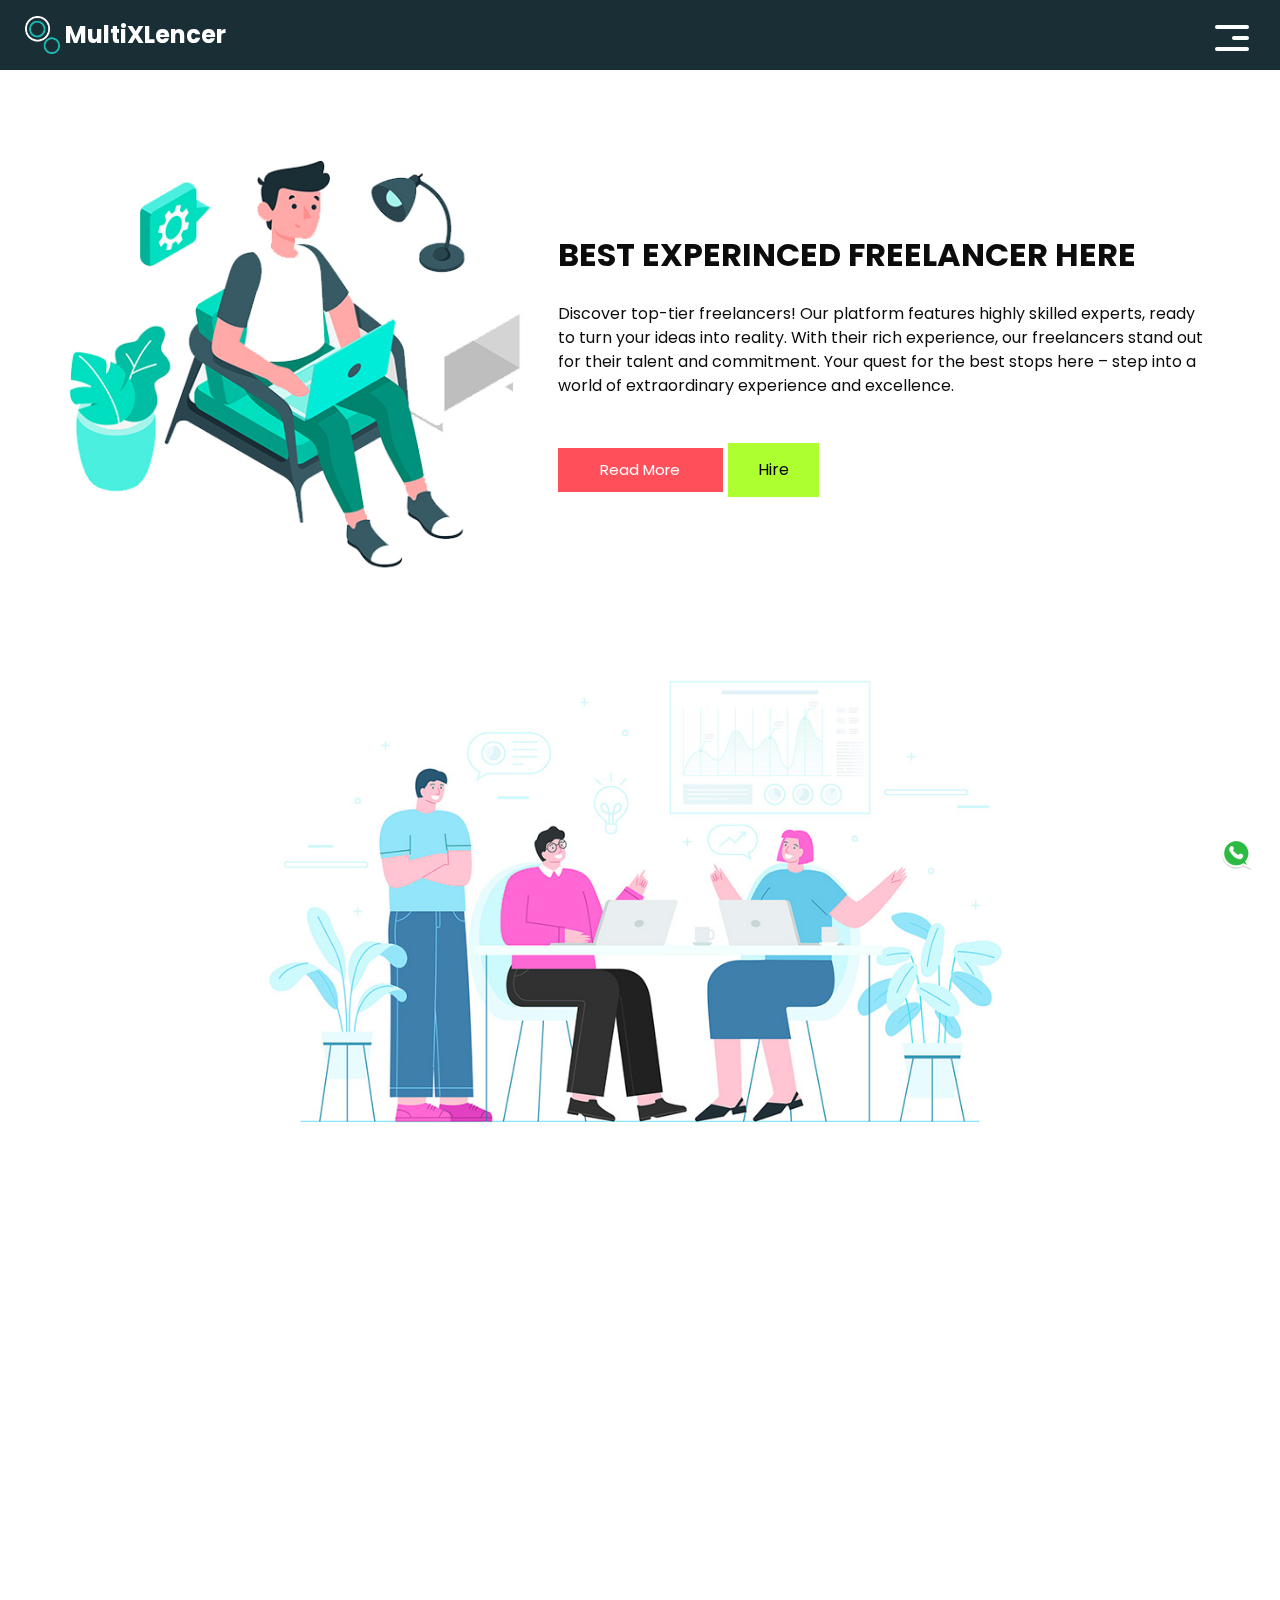
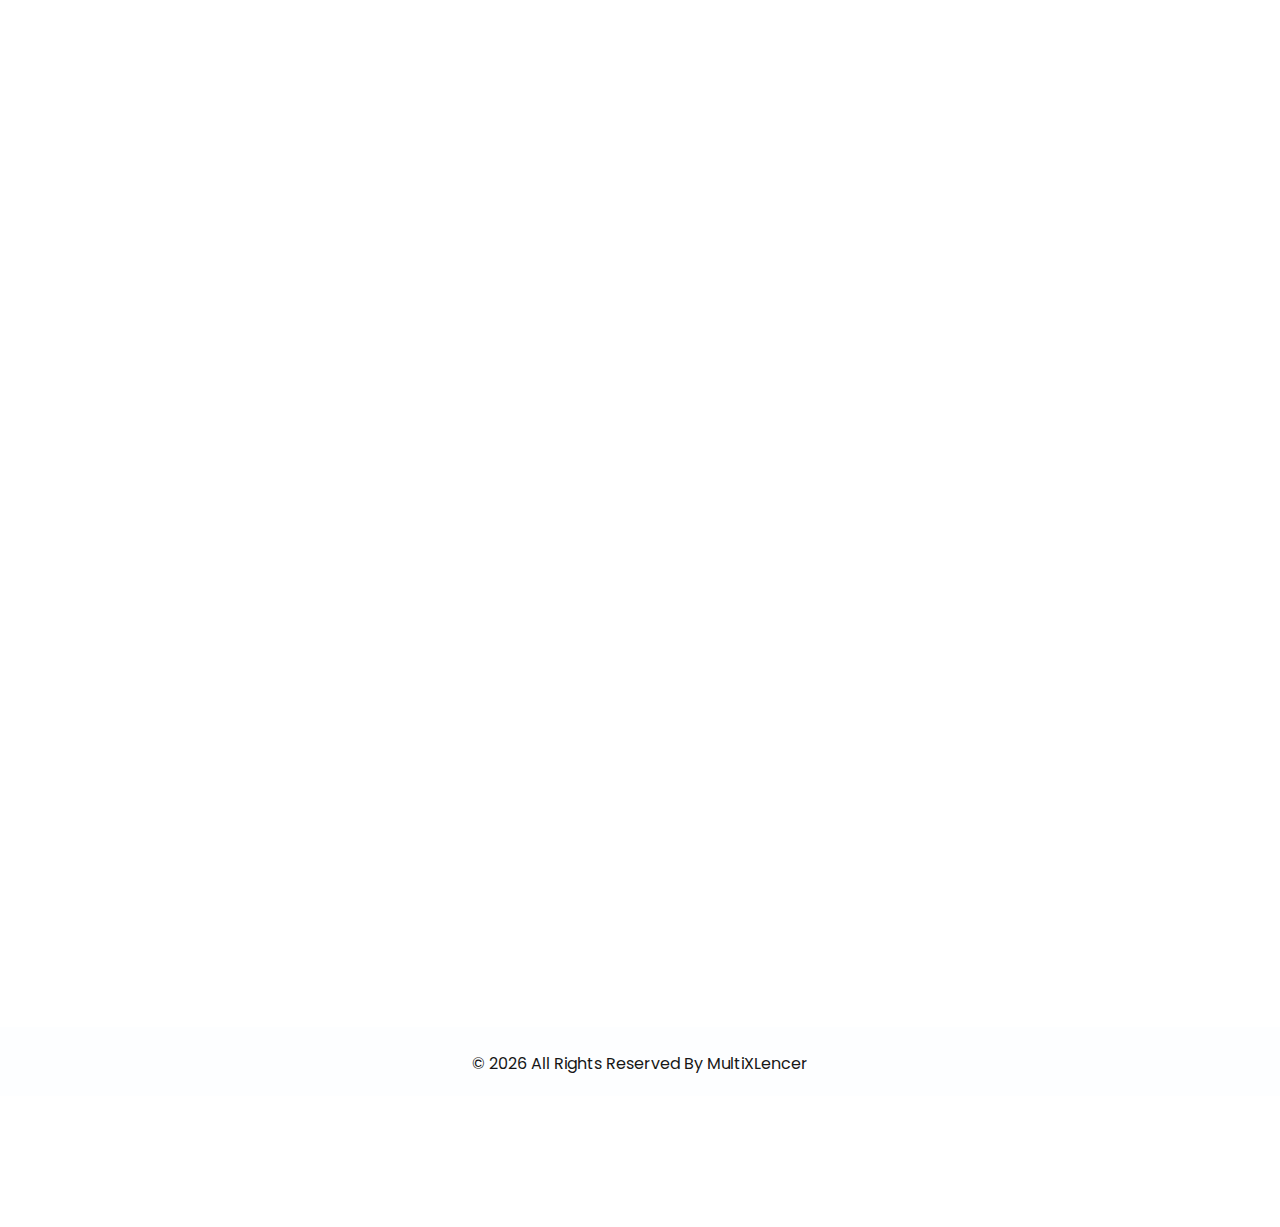
==== commit ec33c710: "added animation" ====
--- a/about.html
+++ b/about.html
@@ -8,14 +8,17 @@
   <!-- Mobile Metas -->
   <meta name="viewport" content="width=device-width, initial-scale=1.0, maximum-scale=1.0, user-scalable=no">
   <!-- Site Metas -->
-  <meta name="keywords" content="MultiXLencer, freelancers, transparent pricing, collaboration, quality, easy payments, responsive communication" />
-  <meta name="description" content="Discover MultiXLencer, a platform connecting you with experienced freelancers offering transparent pricing and seamless collaboration. Explore our commitment to quality, easy payments, and responsive communication." />
+  <meta name="keywords"
+    content="MultiXLencer, freelancers, transparent pricing, collaboration, quality, easy payments, responsive communication" />
+  <meta name="description"
+    content="Discover MultiXLencer, a platform connecting you with experienced freelancers offering transparent pricing and seamless collaboration. Explore our commitment to quality, easy payments, and responsive communication." />
   <meta name="author" content="MultixLencer" />
 
   <title>MultiXLencer - Experienced Freelancers, Transparent Pricing, Seamless Collaboration</title>
   <link rel="icon" href="/images/logo.png" type="image/x-icon">
   <!-- bootstrap core css -->
   <link rel="stylesheet" type="text/css" href="css/bootstrap.css" />
+  <link href="https://unpkg.com/aos@2.3.1/dist/aos.css" rel="stylesheet">
 
   <link href="https://fonts.googleapis.com/css?family=Poppins:400,700&display=swap" rel="stylesheet">
   <!-- Custom styles for this template -->
@@ -42,7 +45,7 @@
         <a target="_blank" href="https://www.facebook.com/people/Multix-Lancer/61556575733008/?is_tour_completed=true">
           <img src="images/fb.png" alt="">
         </a>
-        <a target="_blank" href="https://www.linkedin.com/in/multix-lancer-19470a2b3/">
+        <a target="_blank" href="https://www.linkedin.com/company/102119944/admin/feed/posts/">
           <img src="images/linkedin.png" alt="">
         </a>
         <a target="_blank" href="https://www.instagram.com/multixlancer/">
@@ -52,7 +55,7 @@
     </div>
 
     <!-- header section strats -->
-    <header class="header_section">
+    <header class="header_section" data-aos="fade-up">
       <div class="container-fluid">
         <nav class="navbar navbar-expand-lg custom_nav-container">
           <a class="navbar-brand" href="index.html">
@@ -121,23 +124,23 @@
     <div class="container">
       <div class="row">
         <div class="col-md-5">
-          <div class="img-box">
+          <div class="img-box" data-aos="fade-up">
             <img src="images/experience-img.jpg" alt="">
           </div>
         </div>
         <div class="col-md-7">
           <div class="detail-box">
-            <div class="heading_container">
+            <div class="heading_container" data-aos="fade-up">
               <h2>
                 Best Experinced Freelancer Here
               </h2>
             </div>
-            <p>
+            <p data-aos="fade-up">
               Discover top-tier freelancers! Our platform features highly skilled experts, ready to turn your ideas into
               reality. With their rich experience, our freelancers stand out for their talent and commitment. Your quest
               for the best stops here – step into a world of extraordinary experience and excellence.
             </p>
-            <div class="btn-box">
+            <div class="btn-box" data-aos="fade-up">
               <a href="/free.html" class="btn-1">
                 Read More
               </a>
@@ -161,7 +164,7 @@
 
   <section class="about_section layout_padding-bottom">
     <div class="container">
-      <div class="row">
+      <div class="row" data-aos="fade-up">
         <div class="col-md-10 col-lg-9 mx-auto">
           <div class="img-box">
             <img src="images/about-img.jpg" alt="">
@@ -169,10 +172,10 @@
         </div>
       </div>
       <div class="detail-box">
-        <h2>
+        <h2 data-aos="fade-up">
           About MultiXLencer Company
         </h2>
-        <p>
+        <p data-aos="fade-up">
 
           Discover MultiXLencer Company, a place where passion and innovation come together! We love what we do, and it
           shows
@@ -182,20 +185,20 @@
           viewer; you're part of the story. Welcome to MultiXLencer Company, where your satisfaction is our top
           priority!
         </p>
-        <h2>
+        <h2 data-aos="fade-up">
           Our Goal
         </h2>
-        <p>
+        <p data-aos="fade-up">
           Welcome to MultiXLencer Company, where honesty, loyalty, and the best pricing converge. Our commitment is
           unwavering – we believe in transparent dealings that build trust. Loyalty is at the core of our relationships,
           ensuring you receive not just a service, but a partnership. We take pride in offering the best pricing without
           compromising on quality. At MultiXLencer, fair and affordable are not just words; they are the pillars of our
           values. Experience a journey where integrity meets affordability, making your satisfaction our ultimate goal.
         </p>
-        <h2>
+        <h2 data-aos="fade-up">
           Quality Response
         </h2>
-        <p>
+        <p data-aos="fade-up">
           Experience responsiveness like never before at MultiXLencer Company. Our freelancers understand the importance
           of
           effective communication and timely feedback. We take pride in our commitment to providing quality responses,
@@ -203,10 +206,10 @@
           values
           clear and efficient communication, making your experience with MultiXLencer Company seamless and enjoyable.
         </p>
-        <h2>
+        <h2 data-aos="fade-up">
           Easy Payments
         </h2>
-        <p>
+        <p data-aos="fade-up">
           Experience simplicity with MultiXLencer Company's easy payment solutions. We make transactions
           straightforward,
           ensuring convenience for your financial processes. Enjoy a smooth experience, making payments as effortless as
@@ -223,10 +226,10 @@
 
   <!-- info section -->
 
-  <section class="info_section ">
+  <section class="info_section " data-aos="fade-up">
     <div class="info_container layout_padding-top">
       <div class="container">
-        <div class="info_top">
+        <div class="info_top" data-aos="fade-up">
           <div class="info_logo">
             <img src="images/logo.png" alt="" />
             <span>
@@ -238,7 +241,7 @@
               href="https://www.facebook.com/people/Multix-Lancer/61556575733008/?is_tour_completed=true">
               <img src="images/fb.png" alt="">
             </a>
-            <a target="_blank" href="https://www.linkedin.com/in/multix-lancer-19470a2b3/">
+            <a target="_blank" href="https://www.linkedin.com/company/102119944/admin/feed/posts/">
               <img src="images/linkedin.png" alt="">
             </a>
             <a target="_blank" href="https://www.instagram.com/multixlancer/">
@@ -247,7 +250,7 @@
           </div>
         </div>
 
-        <div class="info_main">
+        <div class="info_main" data-aos="fade-up">
           <div class="row">
             <div class="col-md-3 col-lg-2">
               <div class="info_link-box">
@@ -292,7 +295,7 @@
 
           </div>
         </div>
-        <div class="row">
+        <div class="row" data-aos="fade-up">
           <div class="col-lg-9 col-md-10 mx-auto">
             <div class="info_contact layout_padding2">
               <div class="row">
@@ -358,7 +361,10 @@
   <script src="js/bootstrap.js"></script>
   <script src="js/custom.js"></script>
   <script src="js/index.js"></script>
-
+  <script src="https://unpkg.com/aos@2.3.1/dist/aos.js"></script>
+  <script>
+    AOS.init();
+  </script>
 
 </body>
 </body>
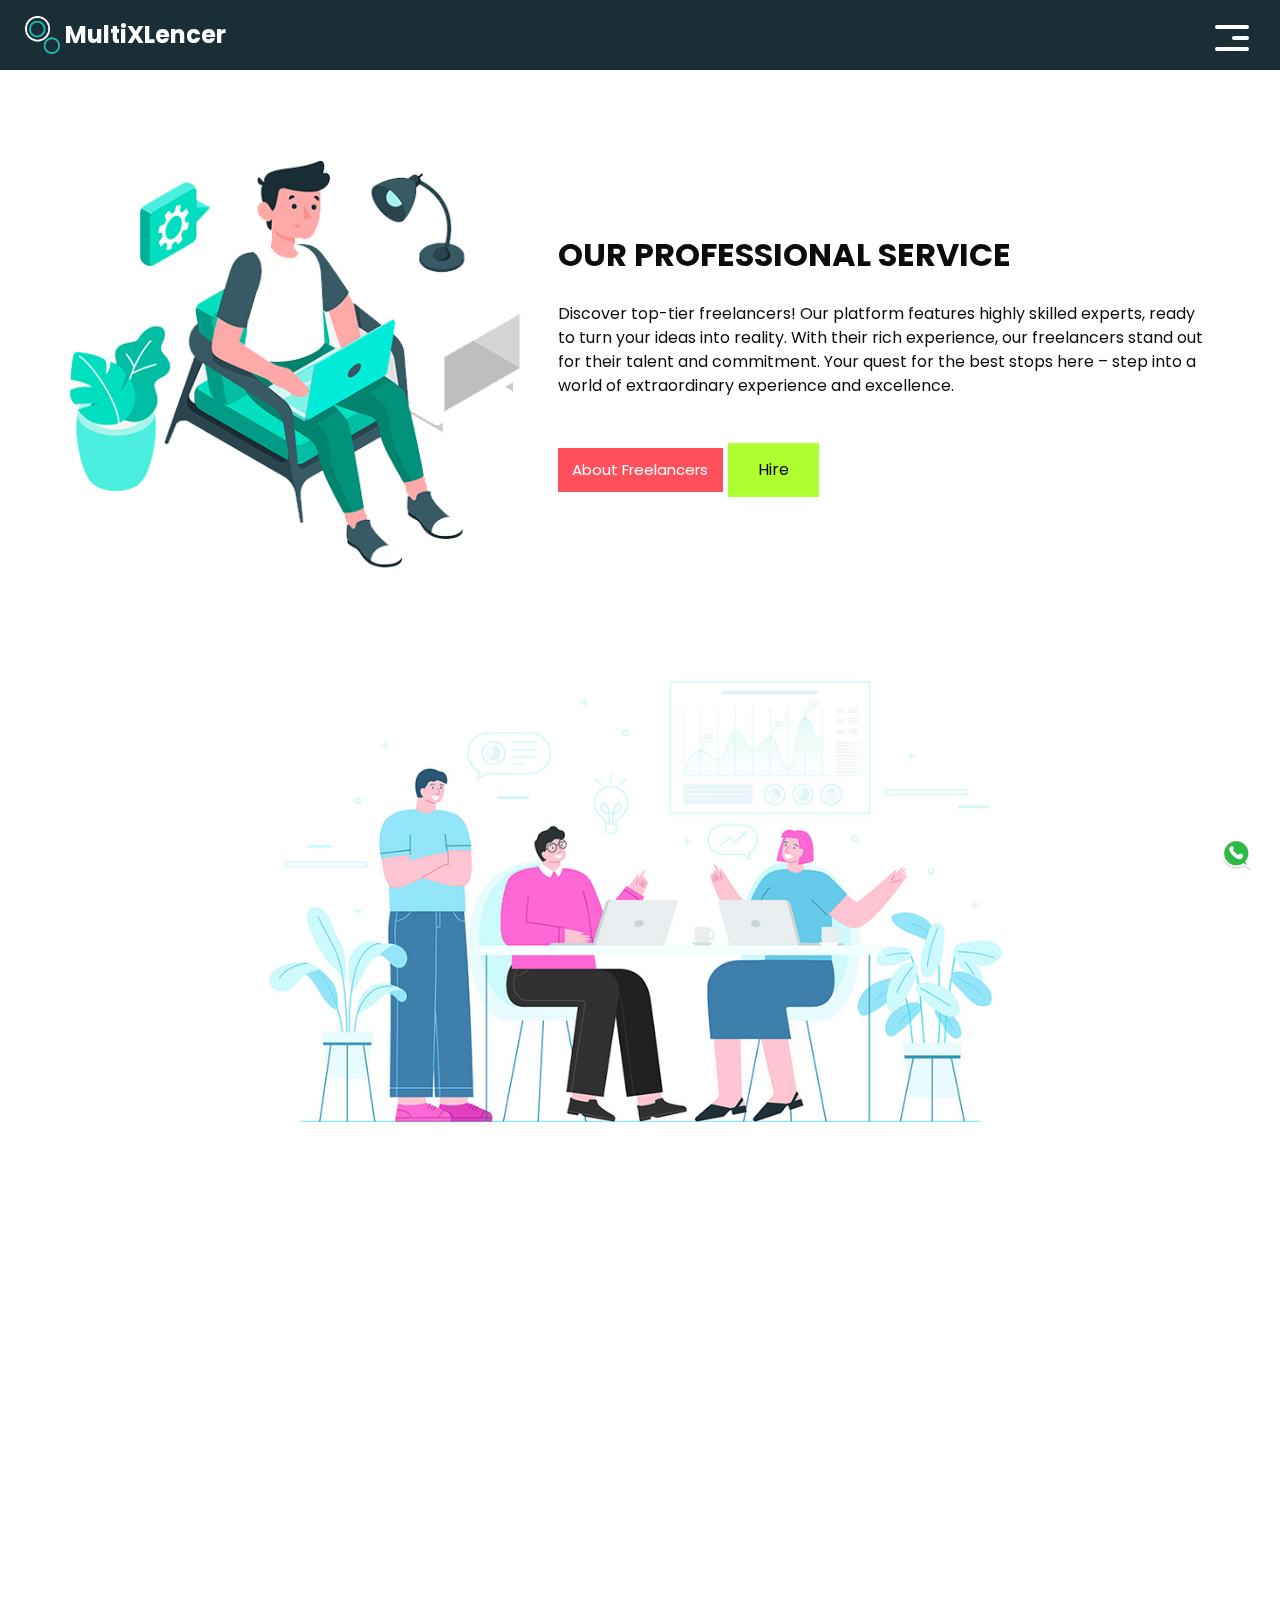
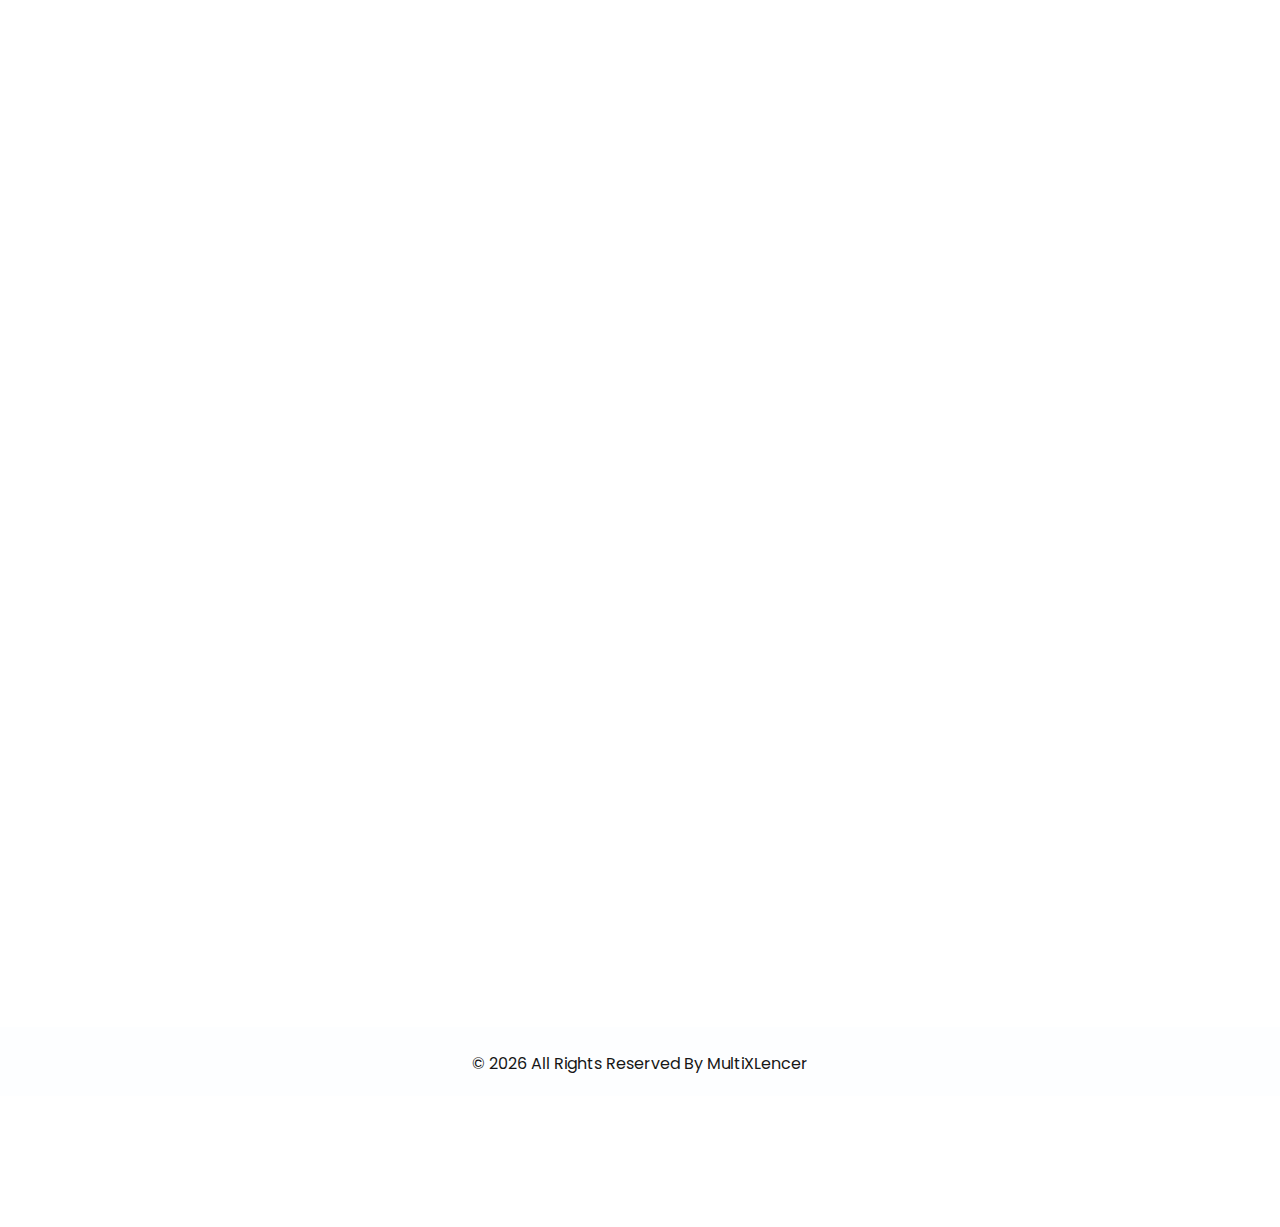
==== commit cfa2cf81: "updated seo things" ====
--- a/about.html
+++ b/about.html
@@ -2,28 +2,18 @@
 <html>
 
 <head>
-  <!-- Basic -->
   <meta charset="utf-8" />
   <meta http-equiv="X-UA-Compatible" content="IE=edge" />
-  <!-- Mobile Metas -->
   <meta name="viewport" content="width=device-width, initial-scale=1.0, maximum-scale=1.0, user-scalable=no">
-  <!-- Site Metas -->
-  <meta name="keywords"
-    content="MultiXLencer, freelancers, transparent pricing, collaboration, quality, easy payments, responsive communication" />
   <meta name="description"
     content="Discover MultiXLencer, a platform connecting you with experienced freelancers offering transparent pricing and seamless collaboration. Explore our commitment to quality, easy payments, and responsive communication." />
   <meta name="author" content="MultixLencer" />
-
   <title>MultiXLencer - Experienced Freelancers, Transparent Pricing, Seamless Collaboration</title>
   <link rel="icon" href="/images/logo.png" type="image/x-icon">
-  <!-- bootstrap core css -->
   <link rel="stylesheet" type="text/css" href="css/bootstrap.css" />
   <link href="https://unpkg.com/aos@2.3.1/dist/aos.css" rel="stylesheet">
-
   <link href="https://fonts.googleapis.com/css?family=Poppins:400,700&display=swap" rel="stylesheet">
-  <!-- Custom styles for this template -->
   <link href="css/style.css" rel="stylesheet" />
-  <!-- responsive style -->
   <link href="css/responsive.css" rel="stylesheet" />
 </head>
 
@@ -43,13 +33,13 @@
       <span id="closePopup">&times;</span>
       <div class="social_box_2">
         <a target="_blank" href="https://www.facebook.com/people/Multix-Lancer/61556575733008/?is_tour_completed=true">
-          <img src="images/fb.png" alt="">
+          <img src="images/fb.png" alt="facebook">
         </a>
         <a target="_blank" href="https://www.linkedin.com/company/102119944/admin/feed/posts/">
-          <img src="images/linkedin.png" alt="">
+          <img src="images/linkedin.png" alt="linkedin">
         </a>
         <a target="_blank" href="https://www.instagram.com/multixlancer/">
-          <img src="images/instagram.png" alt="">
+          <img src="images/instagram.png" alt="instagram">
         </a>
       </div>
     </div>
@@ -59,7 +49,7 @@
       <div class="container-fluid">
         <nav class="navbar navbar-expand-lg custom_nav-container">
           <a class="navbar-brand" href="index.html">
-            <img src="images/logo.png" alt="" />
+            <img src="images/logo.png" alt="logo" />
             <span>
               MultiXLencer
             </span>
@@ -125,14 +115,14 @@
       <div class="row">
         <div class="col-md-5">
           <div class="img-box" data-aos="fade-up">
-            <img src="images/experience-img.jpg" alt="">
+            <img src="images/experience-img.jpg" alt="boy sitting on chir">
           </div>
         </div>
         <div class="col-md-7">
           <div class="detail-box">
             <div class="heading_container" data-aos="fade-up">
               <h2>
-                Best Experinced Freelancer Here
+                Our Professional Service
               </h2>
             </div>
             <p data-aos="fade-up">
@@ -141,8 +131,8 @@
               for the best stops here – step into a world of extraordinary experience and excellence.
             </p>
             <div class="btn-box" data-aos="fade-up">
-              <a href="/free.html" class="btn-1">
-                Read More
+              <a href="/aboutFreelancers.html" class="btn-1">
+                About Freelancers
               </a>
               <!-- <a href="" class="btn-2">
                 Hire
@@ -167,7 +157,7 @@
       <div class="row" data-aos="fade-up">
         <div class="col-md-10 col-lg-9 mx-auto">
           <div class="img-box">
-            <img src="images/about-img.jpg" alt="">
+            <img src="images/about-img.jpg" alt="Three people discussion">
           </div>
         </div>
       </div>
@@ -189,7 +179,7 @@
           Our Goal
         </h2>
         <p data-aos="fade-up">
-          Welcome to MultiXLencer Company, where honesty, loyalty, and the best pricing converge. Our commitment is
+          MultiXLencer Company, where honesty, loyalty, and the best pricing converge. Our commitment is
           unwavering – we believe in transparent dealings that build trust. Loyalty is at the core of our relationships,
           ensuring you receive not just a service, but a partnership. We take pride in offering the best pricing without
           compromising on quality. At MultiXLencer, fair and affordable are not just words; they are the pillars of our
@@ -231,7 +221,7 @@
       <div class="container">
         <div class="info_top" data-aos="fade-up">
           <div class="info_logo">
-            <img src="images/logo.png" alt="" />
+            <img src="images/logo.png" alt="mulixlancer icon" />
             <span>
               MultiXLencer
             </span>
@@ -239,13 +229,13 @@
           <div class="social_box">
             <a target="_blank"
               href="https://www.facebook.com/people/Multix-Lancer/61556575733008/?is_tour_completed=true">
-              <img src="images/fb.png" alt="">
+              <img src="images/fb.png" alt="facebook">
             </a>
             <a target="_blank" href="https://www.linkedin.com/company/102119944/admin/feed/posts/">
-              <img src="images/linkedin.png" alt="">
+              <img src="images/linkedin.png" alt="linkedin">
             </a>
             <a target="_blank" href="https://www.instagram.com/multixlancer/">
-              <img src="images/instagram.png" alt="">
+              <img src="images/instagram.png" alt="instagram">
             </a>
           </div>
         </div>
@@ -302,7 +292,7 @@
                 <div class="col-md-2">
                   <a href="#" class="link-box">
                     <div class="img-box">
-                      <img src="images/location.png" alt="">
+                      <img src="images/location.png" alt="location">
                     </div>
                     <div class="detail-box">
                       <h6>
@@ -314,7 +304,7 @@
                 <div class="col-md-5">
                   <a href="#" class="link-box">
                     <div class="img-box">
-                      <img src="images/mail.png" alt="">
+                      <img src="images/mail.png" alt="mailbox">
                     </div>
                     <div class="detail-box">
                       <h6>
@@ -326,7 +316,7 @@
                 <div class="col-md-5">
                   <a href="#" class="link-box">
                     <div class="img-box">
-                      <img src="images/call.png" alt="">
+                      <img src="images/call.png" alt="phone call">
                     </div>
                     <div class="detail-box">
                       <h6>
--- a/css/style.css
+++ b/css/style.css
@@ -235,6 +235,12 @@
 }
 
 .slider_section .detail-box h1 {
+  color: #ffffff;
+  font-weight: bold;
+  text-transform: uppercase;
+}
+
+.slider_section .detail-box h2 {
   color: #ffffff;
   font-weight: bold;
   text-transform: uppercase;
